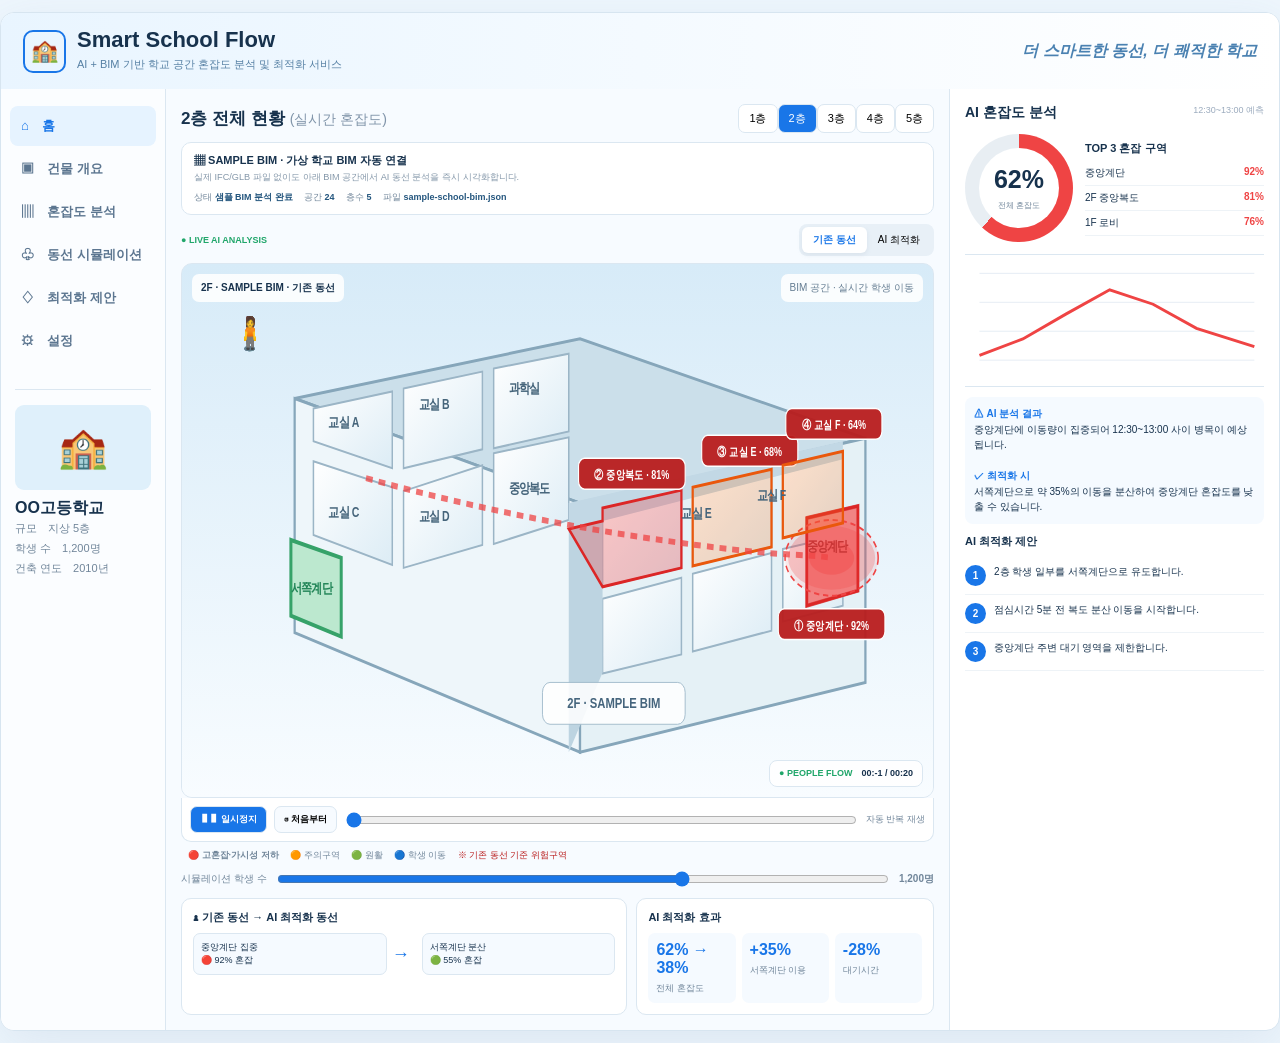
==== school-flow/index.html @ 0296d0ae "Add zone-based congestion and visibility risk heatmap" ====
<!doctype html>
<html lang="ko"><head><meta charset="utf-8"><meta name="viewport" content="width=device-width,initial-scale=1">
<title>Smart School Flow | AI + BIM</title>
<style>
*{box-sizing:border-box}body{margin:0;background:#eef6fd;font-family:Arial,"Noto Sans KR",sans-serif;color:#17324d}.app{max-width:1500px;margin:12px auto;background:#fff;border:1px solid #d7e5f0;border-radius:14px;overflow:hidden;box-shadow:0 15px 50px #6c8eaa22}.head{height:76px;padding:12px 22px;background:linear-gradient(90deg,#e9f5ff,#fff);display:flex;align-items:center;justify-content:space-between}.brand{display:flex;gap:11px;align-items:center}.ico{width:43px;height:43px;border:2px solid #1976e8;border-radius:10px;display:grid;place-items:center;font-size:22px}.head h1{font-size:22px;margin:0}.head p{font-size:11px;color:#5680a4;margin:4px 0}.slogan{color:#4a81b1;font-weight:bold;font-style:italic}.layout{display:grid;grid-template-columns:165px 1fr 330px;min-height:880px}.side{background:#fbfdff;border-right:1px solid #dbe7f1;padding:14px 9px}.nav{display:block;width:100%;border:0;background:none;text-align:left;padding:11px;border-radius:8px;color:#5c7690;font-weight:bold;margin:3px 0}.nav.active{background:#e6f3ff;color:#1976e8}.school{margin:28px 5px 0;border-top:1px solid #dbe7f1;padding-top:15px}.pic{height:85px;border-radius:9px;background:#dff0fb;display:grid;place-items:center;font-size:40px}.school b{display:block;margin-top:8px}.facts{font-size:11px;color:#71869a;line-height:1.8}.main{padding:15px;background:#f7fbff}.title{display:flex;justify-content:space-between;align-items:center;margin-bottom:9px}.title h2{font-size:17px;margin:0}.floors button{border:1px solid #dbe7f1;background:#fff;border-radius:7px;padding:6px 10px;font-size:11px}.floors .on{background:#1976e8;color:#fff}.bimbar{background:#fff;border:1px solid #dbe7f1;border-radius:10px;padding:10px 12px;margin-bottom:9px;font-size:11px}.bimbar small{display:block;color:#8497a9;margin-top:3px}.meta{font-size:9px;color:#71869a;margin-top:7px}.meta b{color:#24567e}.toolbar{display:flex;justify-content:space-between;align-items:center;margin:7px 0}.live{font-size:9px;color:#20a66a;font-weight:bold}.toggle{background:#e8f0f7;border-radius:8px;padding:3px}.toggle button{border:0;background:none;border-radius:6px;padding:6px 11px;font-size:10px}.toggle .on{background:#fff;color:#1976e8;font-weight:bold;box-shadow:0 2px 5px #7890a522}.viewer{height:535px;border:1px solid #dbe7f1;border-radius:11px;overflow:hidden;position:relative;background:linear-gradient(#d9ecfa,#f8fcff)}svg{display:block;width:100%;height:100%}.badge,.hint{position:absolute;top:10px;background:#ffffffdf;border-radius:7px;padding:7px 9px;font-size:10px;font-weight:bold}.badge{left:10px}.hint{right:10px;color:#667e93;font-weight:normal}.flow{position:absolute;right:10px;bottom:10px;background:#ffffffdf;border:1px solid #dbe7f1;border-radius:8px;padding:6px 9px;font-size:9px;font-weight:bold}.green{color:#20a66a}.controls{display:flex;align-items:center;gap:7px;background:#fff;border:1px solid #dbe7f1;border-top:0;padding:8px;border-radius:0 0 10px 10px}.controls button{border:1px solid #dbe7f1;background:#f7fbff;border-radius:7px;padding:6px 9px;font-size:9px;font-weight:bold}.controls .play{background:#1976e8;color:white}.controls input{flex:1;accent-color:#1976e8}.legend{font-size:9px;color:#71869a;padding:7px}.slider{display:flex;gap:8px;align-items:center;font-size:10px;color:#71869a}.slider input{flex:1;accent-color:#1976e8}.bottom{display:grid;grid-template-columns:1.2fr .8fr;gap:9px;margin-top:9px}.card{background:#fff;border:1px solid #dbe7f1;border-radius:10px;padding:11px}.ct{font-size:11px;font-weight:bold;margin-bottom:8px}.compare{display:grid;grid-template-columns:1fr 25px 1fr;gap:5px;align-items:center}.mini{background:#f5faff;border:1px solid #dbe7f1;border-radius:7px;padding:7px;font-size:9px}.arrow{font-size:18px;color:#1976e8}.effects{display:grid;grid-template-columns:repeat(3,1fr);gap:6px}.effect{background:#f5faff;border-radius:7px;padding:8px}.effect b{display:block;color:#1976e8;font-size:16px}.effect small{font-size:9px;color:#71869a}.right{border-left:1px solid #dbe7f1;padding:15px}.right h3{margin:0;font-size:14px}.rhead{display:flex;justify-content:space-between}.time{font-size:9px;color:#9aaabd}.gauge{display:flex;gap:12px;align-items:center;padding:12px 0;border-bottom:1px solid #dbe7f1}.circle{width:108px;height:108px;border-radius:50%;background:conic-gradient(#ef4444 0 62%,#e8eef3 62%);display:grid;place-items:center}.inner{width:80px;height:80px;border-radius:50%;background:white;display:grid;place-items:center;text-align:center}.inner b{font-size:25px}.inner small{font-size:8px;color:#71869a}.top{flex:1}.top h4{font-size:11px;margin:0 0 5px}.top div{display:flex;justify-content:space-between;font-size:10px;padding:5px 0;border-bottom:1px solid #eef3f7}.red{color:#ef4444;font-weight:bold}.chart{height:125px;border-bottom:1px solid #dbe7f1;margin-top:7px}.insight{margin-top:10px;background:#f5faff;border-radius:8px;padding:9px;font-size:10px;line-height:1.55}.insight b{color:#1976e8}.rec{display:flex;gap:8px;padding:8px 0;border-bottom:1px solid #eef3f7;font-size:10px}.num{min-width:21px;height:21px;border-radius:50%;background:#1976e8;color:#fff;display:grid;place-items:center;font-weight:bold}
.congestionZones{pointer-events:none}.zone{stroke:#dc2626;stroke-width:3}.zoneHigh{fill:#ef4444;fill-opacity:.30}.zoneMedium{fill:#f97316;fill-opacity:.22;stroke:#ea580c}.zonePulse{fill:#ef4444;fill-opacity:.10;stroke:#ef4444;stroke-width:2;stroke-dasharray:7 5;animation:zonePulse 1.4s ease-in-out infinite}.zoneLabelBg{fill:#b91c1c;fill-opacity:.94;stroke:#fff;stroke-width:1.5}.zoneLabel{fill:#fff;font-size:12px;font-weight:700}.congestionZones.aiHidden{display:none}@keyframes zonePulse{50%{fill-opacity:.24;stroke-width:4}}.person{transition:transform .08s linear;overflow:visible}.personIcon{paint-order:stroke;stroke:#ffffff;stroke-width:1.2px}.personShadow{fill:#607d8b;opacity:.2}.people2{display:none!important}.personHead{stroke:#8d6e63;stroke-width:1.2}.personBody{stroke:#ffffff;stroke-width:1}.personArms,.personLegs{fill:none;stroke-linecap:round;stroke-width:2.2}.personShadow{opacity:.22}.people2{display:none}@keyframes move{0%{transform:translate(0,0)}25%{transform:translate(90px,18px)}50%{transform:translate(180px,-5px)}75%{transform:translate(275px,12px)}100%{transform:translate(360px,0)}}@keyframes move2{0%{transform:translate(0,0)}25%{transform:translate(80px,-18px)}50%{transform:translate(160px,8px)}75%{transform:translate(245px,-8px)}100%{transform:translate(330px,0)}}.aiPath{stroke:#20a66a;stroke-width:5;stroke-dasharray:12 10;fill:none;animation:dash 1s linear infinite}@keyframes dash{to{stroke-dashoffset:-22}}.oldPath{stroke:#ef4444;stroke-width:6;stroke-dasharray:9 8;fill:none;opacity:.75}.hot{animation:pulse 1.2s ease-in-out infinite;transform-origin:center}@keyframes pulse{50%{opacity:.35;transform:scale(1.15)}}@media(max-width:1100px){.layout{grid-template-columns:150px 1fr}.right{grid-column:1/-1;border-left:0;border-top:1px solid #dbe7f1}}@media(max-width:760px){.layout{display:block}.side{display:none}.right{display:block}.bottom{grid-template-columns:1fr}.slogan{display:none}.viewer{height:430px}}
</style></head>
<body><div class="app">
<header class="head"><div class="brand"><div class="ico">🏫</div><div><h1>Smart School Flow</h1><p>AI + BIM 기반 학교 공간 혼잡도 분석 및 최적화 서비스</p></div></div><div class="slogan">더 스마트한 동선, 더 쾌적한 학교</div></header>
<div class="layout"><aside class="side">
<button class="nav active">⌂　홈</button><button class="nav">▣　건물 개요</button><button class="nav">▥　혼잡도 분석</button><button class="nav">♧　동선 시뮬레이션</button><button class="nav">♢　최적화 제안</button><button class="nav">⚙　설정</button>
<div class="school"><div class="pic">🏫</div><b>OO고등학교</b><div class="facts">규모　지상 5층<br>학생 수　1,200명<br>건축 연도　2010년</div></div></aside>
<main class="main"><div class="title"><h2><span id="floorTitle">2층</span> 전체 현황 <small style="font-weight:normal;color:#8195aa">(실시간 혼잡도)</small></h2><div class="floors"><button class="" data-floor="1">1층</button><button class="on" data-floor="2">2층</button><button class="" data-floor="3">3층</button><button class="" data-floor="4">4층</button><button class="" data-floor="5">5층</button></div></div>
<div class="bimbar"><b>▦ SAMPLE BIM · 가상 학교 BIM 자동 연결</b><small>실제 IFC/GLB 파일 없이도 아래 BIM 공간에서 AI 동선 분석을 즉시 시각화합니다.</small><div class="meta">상태 <b>샘플 BIM 분석 완료</b>　 공간 <b>24</b>　 층수 <b>5</b>　 파일 <b>sample-school-bim.json</b></div></div>
<div class="toolbar"><div class="live">● LIVE AI ANALYSIS</div><div class="toggle"><button id="old" class="on">기존 동선</button><button id="ai">AI 최적화</button></div></div>
<div class="viewer"><svg viewBox="0 0 1000 535" preserveAspectRatio="none">
<defs><linearGradient id="sky" x2="0" y2="1"><stop stop-color="#d7ebf8"/><stop offset="1" stop-color="#f8fcff"/></linearGradient><linearGradient id="room" x2="1" y2="1"><stop stop-color="#fff"/><stop offset="1" stop-color="#dcecf5"/></linearGradient></defs>
<rect width="1000" height="535" fill="url(#sky)"/>
<g transform="translate(90 70)">
<polygon points="60,65 440,5 820,105 440,170" fill="#cbdfea" stroke="#86a6ba" stroke-width="3"/>
<polygon points="60,65 440,170 440,420 60,300" fill="#eef6fa" stroke="#86a6ba" stroke-width="3"/>
<polygon points="440,170 820,105 820,350 440,420" fill="#e5f1f6" stroke="#86a6ba" stroke-width="3"/>
<g fill="url(#room)" stroke="#9bb5c6" stroke-width="2">
<polygon points="85,75 190,58 190,135 85,108"/><polygon points="205,55 310,38 310,116 205,135"/><polygon points="325,35 425,20 425,98 325,115"/>
<polygon points="85,128 190,154 190,232 85,202"/><polygon points="205,158 310,132 310,212 205,235"/><polygon points="325,120 425,104 425,187 325,211"/>
<polygon points="470,175 575,157 575,235 470,254"/><polygon points="590,154 695,136 695,214 590,233"/><polygon points="710,132 790,118 790,190 710,205"/>
<polygon points="470,266 575,245 575,322 470,341"/><polygon points="590,241 695,220 695,298 590,319"/><polygon points="710,216 790,202 790,273 710,289"/>
</g>
<polygon points="425,170 470,162 790,108 790,126 470,188 425,196" fill="#c2d8e5"/>
<polygon points="425,196 470,188 470,340 425,420" fill="#bdd4e1"/>
<polygon points="742,185 810,173 810,258 742,273" fill="#f1a0a0" stroke="#d95353" stroke-width="4"/>
<polygon points="55,207 122,225 122,304 55,283" fill="#bce8cf" stroke="#36a269" stroke-width="4"/>
<ellipse class="hot" cx="775" cy="225" rx="58" ry="32" fill="#ef4444" opacity=".25"/><ellipse class="hot" cx="775" cy="225" rx="30" ry="17" fill="#ef4444" opacity=".35"/>
<g id="congestionZones" class="congestionZones">
  <!-- 구역별 혼잡/가시성 위험 영역: 기존 동선에서만 표시 -->
  <polygon class="zone zoneHigh" points="742,185 810,173 810,258 742,273" />
  <ellipse class="zonePulse" cx="775" cy="225" rx="62" ry="38"/>
  <rect class="zoneLabelBg" x="704" y="276" width="142" height="31" rx="8"/>
  <text class="zoneLabel" x="775" y="297" text-anchor="middle">① 중앙계단 · 92%</text>

  <polygon class="zone zoneHigh" points="470,175 575,157 575,235 470,254 425,196 470,188" />
  <rect class="zoneLabelBg" x="438" y="125" width="142" height="31" rx="8"/>
  <text class="zoneLabel" x="509" y="146" text-anchor="middle">② 중앙복도 · 81%</text>

  <polygon class="zone zoneMedium" points="590,154 695,136 695,214 590,233" />
  <rect class="zoneLabelBg" x="602" y="102" width="128" height="31" rx="8"/>
  <text class="zoneLabel" x="666" y="123" text-anchor="middle">③ 교실 E · 68%</text>

  <polygon class="zone zoneMedium" points="710,132 790,118 790,190 710,205" />
  <rect class="zoneLabelBg" x="714" y="75" width="128" height="31" rx="8"/>
  <text class="zoneLabel" x="778" y="96" text-anchor="middle">④ 교실 F · 64%</text>
</g>
<g font-family="Arial,'Noto Sans KR'" font-size="14" font-weight="bold" fill="#46657b"><text x="105" y="94">교실 A</text><text x="225" y="76">교실 B</text><text x="345" y="59">과학실</text><text x="105" y="184">교실 C</text><text x="225" y="188">교실 D</text><text x="345" y="160">중앙복도</text><text x="575" y="185">교실 E</text><text x="675" y="167">교실 F</text><text x="742" y="218" fill="#c93636">중앙계단</text><text x="55" y="260" fill="#25875a">서쪽계단</text></g>
<path id="pathOld" class="oldPath" d="M155 145 C300 175 430 195 575 210 S730 220 775 225"/>
<path id="pathAi" class="aiPath" d="M155 145 C300 175 420 185 500 260 S360 285 90 255"/>
<g class="people"><circle cx="160" cy="145" r="7" fill="#1976e8"/><circle cx="180" cy="150" r="7" fill="#1976e8"/><circle cx="200" cy="155" r="7" fill="#1976e8"/><circle cx="220" cy="160" r="7" fill="#1976e8"/></g>

<rect x="390" y="350" width="190" height="42" rx="10" fill="#ffffffdd" stroke="#9db7c8"/><text x="485" y="376" text-anchor="middle" font-family="Arial,'Noto Sans KR'" font-size="15" font-weight="bold" fill="#45657d">2F · SAMPLE BIM</text>
</g></svg><div class="badge" id="badge">2F · SAMPLE BIM · 기존 동선</div><div class="hint">BIM 공간 · 실시간 학생 이동</div><div class="flow"><span class="green">● PEOPLE FLOW</span>　<span id="clock">00:00 / 00:20</span></div></div>
<div class="controls"><button class="play" id="play">❚❚ 일시정지</button><button id="reset">↺ 처음부터</button><input id="timeline" type="range" min="0" max="20" step=".1" value="0"><span id="status" style="font-size:9px;color:#71869a">자동 반복 재생</span></div>
<div class="legend">🔴 <b>고혼잡·가시성 저하</b>　 🟠 주의구역　 🟢 원활　 🔵 학생 이동　 <span style="color:#b91c1c">※ 기존 동선 기준 위험구역</span></div>
<div class="slider">시뮬레이션 학생 수 <input type="range" min="400" max="1600" value="1200" id="students"><b id="studentVal">1,200명</b></div>
<div class="bottom"><div class="card"><div class="ct">♟ 기존 동선 → AI 최적화 동선</div><div class="compare"><div class="mini">중앙계단 집중<br>🔴 92% 혼잡</div><div class="arrow">→</div><div class="mini">서쪽계단 분산<br>🟢 55% 혼잡</div></div></div><div class="card"><div class="ct">AI 최적화 효과</div><div class="effects"><div class="effect"><b>62% → 38%</b><small>전체 혼잡도</small></div><div class="effect"><b>+35%</b><small>서쪽계단 이용</small></div><div class="effect"><b>-28%</b><small>대기시간</small></div></div></div></div></main>
<aside class="right"><div class="rhead"><h3>AI 혼잡도 분석</h3><span class="time">12:30~13:00 예측</span></div>
<div class="gauge"><div class="circle"><div class="inner"><div><b id="gauge">62%</b><br><small>전체 혼잡도</small></div></div></div><div class="top"><h4>TOP 3 혼잡 구역</h4><div><span>중앙계단</span><b class="red" id="stair">92%</b></div><div><span>2F 중앙복도</span><b class="red">81%</b></div><div><span>1F 로비</span><b class="red">76%</b></div></div></div>
<div class="chart"><svg viewBox="0 0 310 125"><g stroke="#e5edf4"><path d="M15 100H300M15 70H300M15 40H300M15 10H300"/></g><polyline fill="none" stroke="#ef4444" stroke-width="3" points="15,95 60,78 105,52 150,27 195,42 240,67 300,86"/></svg></div>
<div class="insight"><b>⚠ AI 분석 결과</b><br>중앙계단에 이동량이 집중되어 12:30~13:00 사이 병목이 예상됩니다.<br><br><b>✓ 최적화 시</b><br>서쪽계단으로 약 35%의 이동을 분산하여 중앙계단 혼잡도를 낮출 수 있습니다.</div>
<div style="margin-top:10px"><div class="ct">AI 최적화 제안</div><div class="rec"><span class="num">1</span><span>2층 학생 일부를 서쪽계단으로 유도합니다.</span></div><div class="rec"><span class="num">2</span><span>점심시간 5분 전 복도 분산 이동을 시작합니다.</span></div><div class="rec"><span class="num">3</span><span>중앙계단 주변 대기 영역을 제한합니다.</span></div></div></aside></div></div>
<script>
(function(){
"use strict";
let ai=false, playing=true, t=0, last=performance.now(), currentFloor=2;
const $=id=>document.getElementById(id);
const oldBtn=$("old"), aiBtn=$("ai"), pathOld=$("pathOld"), pathAi=$("pathAi");
const floorTitle=$("floorTitle"), badge=$("badge"), gauge=$("gauge"), stair=$("stair");
const play=$("play"), reset=$("reset"), timeline=$("timeline"), clock=$("clock"), status=$("status");
const studentVal=$("studentVal"), students=$("students");

function setMode(next){
  ai=!!next;
  oldBtn.classList.toggle("on",!ai);
  aiBtn.classList.toggle("on",ai);
  badge.textContent=currentFloor+"F · SAMPLE BIM · "+(ai?"AI 최적화":"기존 동선");
  gauge.textContent=ai?"38%":"62%";
  stair.textContent=ai?"55%":"92%";
  pathOld.style.display=ai?"none":"block";
  pathAi.style.display=ai?"block":"none";
  const zones=document.getElementById("congestionZones");
  if(zones) zones.classList.toggle("aiHidden",ai);
  document.querySelectorAll(".moving").forEach(p=>p.setAttribute("fill",ai?"#20a66a":"#1976e8"));
}
oldBtn.addEventListener("click",()=>setMode(false));
aiBtn.addEventListener("click",()=>setMode(true));

document.querySelectorAll(".floors button").forEach(btn=>{
  btn.addEventListener("click",()=>{
    document.querySelectorAll(".floors button").forEach(x=>x.classList.remove("on"));
    btn.classList.add("on");
    currentFloor=Number(btn.dataset.floor);
    floorTitle.textContent=currentFloor+"층";
    setMode(ai);
    showNotice(currentFloor+"층 BIM 공간을 표시했습니다.");
  });
});

document.querySelectorAll(".nav").forEach((btn,i)=>{
  btn.addEventListener("click",()=>{
    document.querySelectorAll(".nav").forEach(x=>x.classList.remove("active"));
    btn.classList.add("active");
    const labels=["홈","건물 개요","혼잡도 분석","동선 시뮬레이션","최적화 제안","설정"];
    showNotice(labels[i]+" 메뉴가 선택되었습니다.");
    if(i===2) document.querySelector(".right").scrollIntoView({behavior:"smooth",block:"start"});
    if(i===3) document.querySelector(".viewer").scrollIntoView({behavior:"smooth",block:"center"});
    if(i===4) setMode(true);
  });
});

students.addEventListener("input",e=>{
  studentVal.textContent=Number(e.target.value).toLocaleString()+"명";
  updatePeople(Number(e.target.value));
});

play.addEventListener("click",()=>{
  playing=!playing;
  play.textContent=playing?"❚❚ 일시정지":"▶ 재생";
  status.textContent=playing?"자동 반복 재생":"일시정지";
});
reset.addEventListener("click",()=>{
  t=0; playing=true;
  play.textContent="❚❚ 일시정지"; status.textContent="처음부터 재생";
});
timeline.addEventListener("input",e=>{
  t=Number(e.target.value); playing=false;
  play.textContent="▶ 재생"; status.textContent="원하는 시간으로 이동";
});

function showNotice(msg){
  let n=$("notice");
  if(!n){
    n=document.createElement("div"); n.id="notice";
    n.style.cssText="position:fixed;right:24px;bottom:24px;background:#17324d;color:white;padding:10px 14px;border-radius:8px;font-size:11px;z-index:9999;box-shadow:0 8px 25px #0003";
    document.body.appendChild(n);
  }
  n.textContent=msg; n.style.opacity="1";
  clearTimeout(window.__noticeTimer);
  window.__noticeTimer=setTimeout(()=>n.style.opacity="0",1400);
}

const basePeople=[
 [155,145],[180,150],[205,155],[230,160],[255,165],[280,170],[305,175],[330,180],
 [355,185],[380,190],[405,195],[430,200],[455,205],[480,210],[505,212],[530,214],
 [555,216],[580,218],[605,220],[630,222]
];
let peopleLayer=document.querySelector("svg .people");
let moving=[];
function buildPeople(){
  if(!peopleLayer)return;
  peopleLayer.innerHTML="";
  moving=[];
  const count=Math.min(18,Math.max(6,Math.round(Number(students.value)/75)));
  for(let i=0;i<count;i++){
    const g=document.createElementNS("http://www.w3.org/2000/svg","g");
    g.setAttribute("class","moving person");
    const shadow=document.createElementNS("http://www.w3.org/2000/svg","ellipse");
    shadow.setAttribute("class","personShadow"); shadow.setAttribute("cx","0"); shadow.setAttribute("cy","15"); shadow.setAttribute("rx","7"); shadow.setAttribute("ry","2.5");
    const text=document.createElementNS("http://www.w3.org/2000/svg","text");
    text.setAttribute("class","personIcon");
    text.setAttribute("x","0"); text.setAttribute("y","9");
    text.setAttribute("text-anchor","middle");
    text.setAttribute("font-size","30");
    text.setAttribute("font-family","Segoe UI Emoji, Apple Color Emoji, Noto Color Emoji, sans-serif");
    text.textContent="🧍";
    g.append(shadow,text);
    peopleLayer.appendChild(g);
    moving.push(g);
  }
}
function updatePeople(){buildPeople();}
function routePoint(p, optimized){
  if(!optimized){
    const pts=[[155,145],[300,175],[430,195],[575,210],[680,220],[775,225]];
    const q=p*(pts.length-1), i=Math.min(pts.length-2,Math.floor(q)), f=q-i;
    return [pts[i][0]+(pts[i+1][0]-pts[i][0])*f,pts[i][1]+(pts[i+1][1]-pts[i][1])*f];
  }
  const pts=[[155,145],[300,175],[420,190],[500,260],[390,285],[250,275],[90,255]];
  const q=p*(pts.length-1), i=Math.min(pts.length-2,Math.floor(q)), f=q-i;
  return [pts[i][0]+(pts[i+1][0]-pts[i][0])*f,pts[i][1]+(pts[i+1][1]-pts[i][1])*f];
}
function animatePeople(){
  const phase=t/20;
  moving.forEach((g,i)=>{
    const p=(phase+i/moving.length)%1;
    const pt=routePoint(p,ai);
    const bob=Math.sin((t*6)+i)*2;
    g.setAttribute("transform","translate("+pt[0]+" "+(pt[1]+bob)+")");
    const icon=g.querySelector(".personIcon");
    icon.textContent="🧍";
    icon.setAttribute("fill",ai?"#16845a":"#1976e8");
  });
}
function loop(now){
  const dt=Math.min(.05,(now-last)/1000); last=now;
  if(playing){t+=dt;if(t>20)t=0;}
  timeline.value=t;
  clock.textContent="00:"+String(Math.floor(t)).padStart(2,"0")+" / 00:20";
  animatePeople();
  requestAnimationFrame(loop);
}
buildPeople();
setMode(false);
requestAnimationFrame(loop);
})();
</script></body></html>
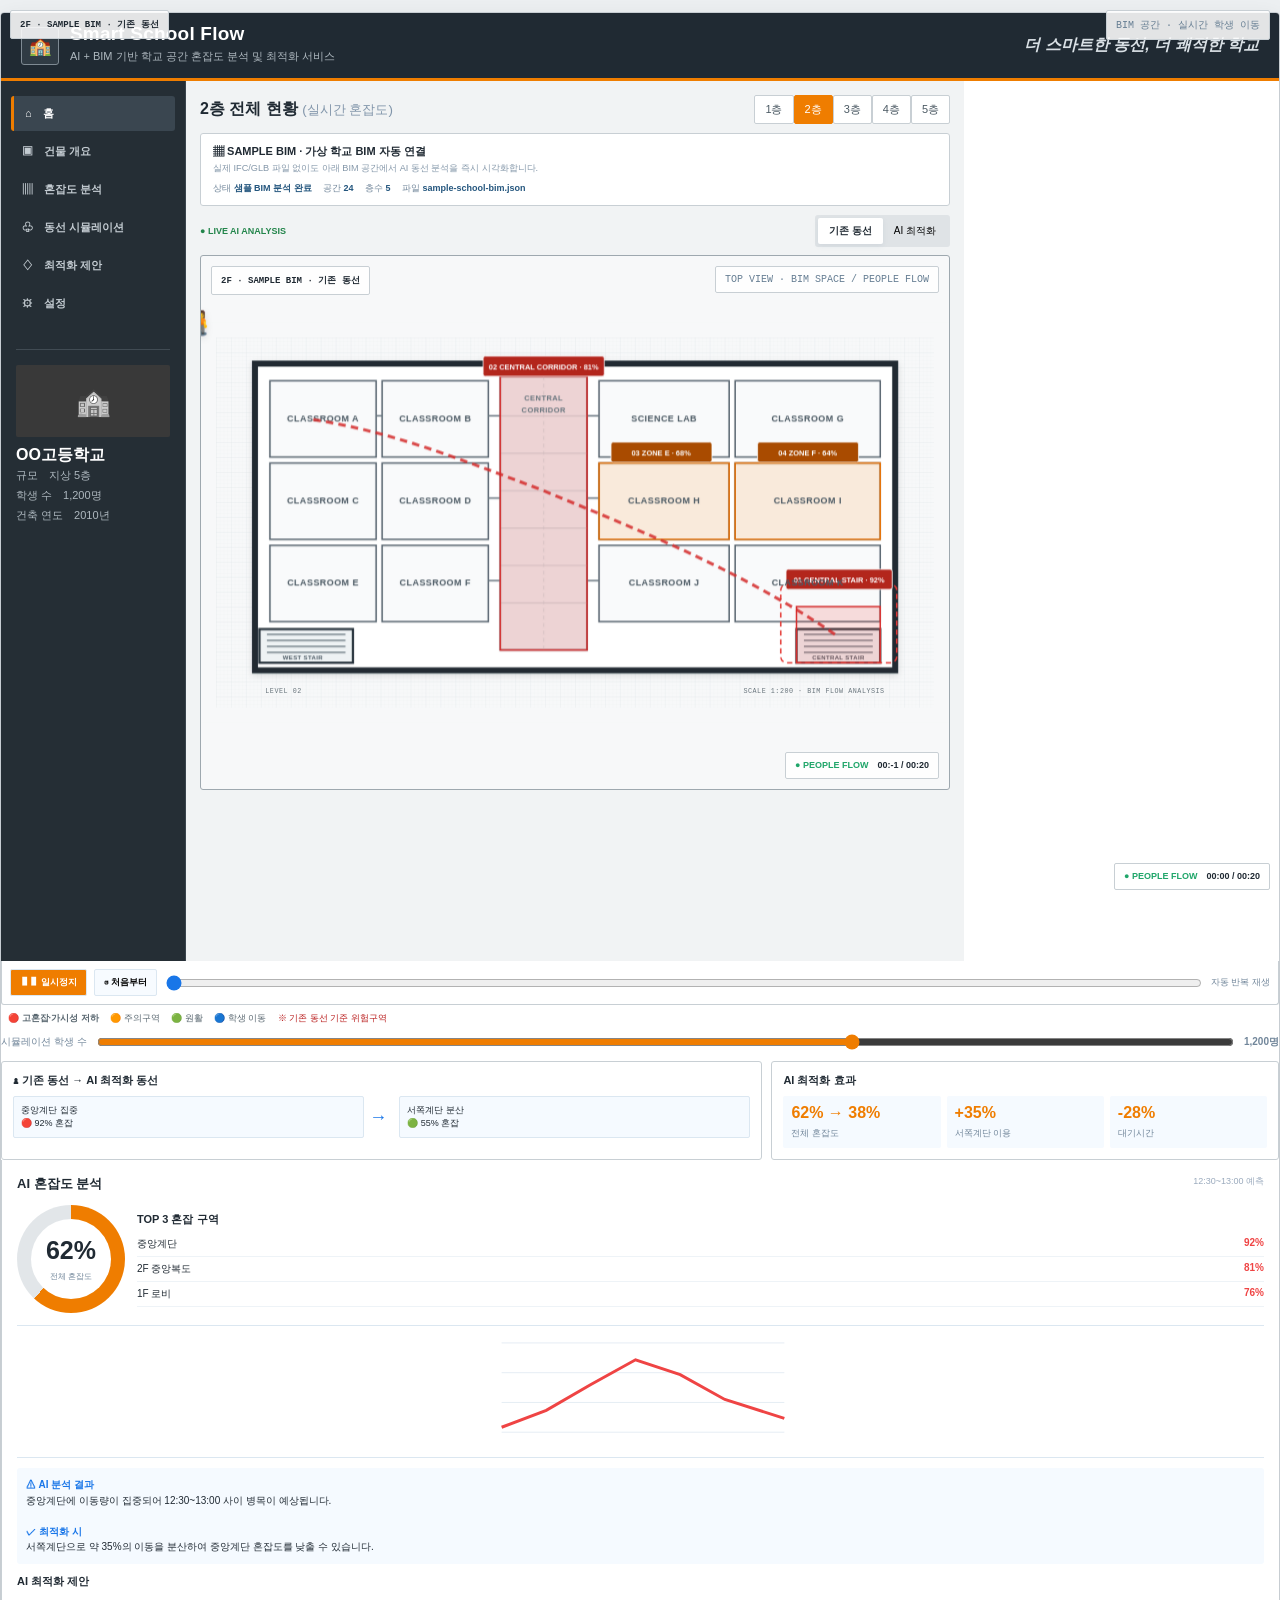
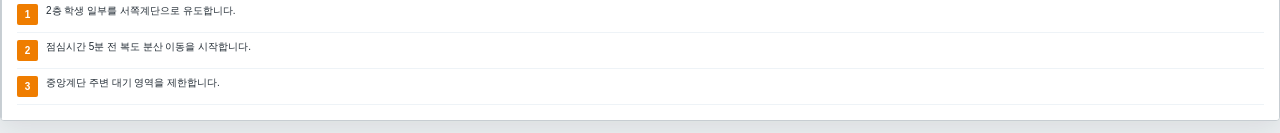
==== commit a381f44b: "Redesign BIM view as professional top-down CAD plan" ====
--- a/school-flow/index.html
+++ b/school-flow/index.html
@@ -4,6 +4,32 @@
 <style>
 *{box-sizing:border-box}body{margin:0;background:#eef6fd;font-family:Arial,"Noto Sans KR",sans-serif;color:#17324d}.app{max-width:1500px;margin:12px auto;background:#fff;border:1px solid #d7e5f0;border-radius:14px;overflow:hidden;box-shadow:0 15px 50px #6c8eaa22}.head{height:76px;padding:12px 22px;background:linear-gradient(90deg,#e9f5ff,#fff);display:flex;align-items:center;justify-content:space-between}.brand{display:flex;gap:11px;align-items:center}.ico{width:43px;height:43px;border:2px solid #1976e8;border-radius:10px;display:grid;place-items:center;font-size:22px}.head h1{font-size:22px;margin:0}.head p{font-size:11px;color:#5680a4;margin:4px 0}.slogan{color:#4a81b1;font-weight:bold;font-style:italic}.layout{display:grid;grid-template-columns:165px 1fr 330px;min-height:880px}.side{background:#fbfdff;border-right:1px solid #dbe7f1;padding:14px 9px}.nav{display:block;width:100%;border:0;background:none;text-align:left;padding:11px;border-radius:8px;color:#5c7690;font-weight:bold;margin:3px 0}.nav.active{background:#e6f3ff;color:#1976e8}.school{margin:28px 5px 0;border-top:1px solid #dbe7f1;padding-top:15px}.pic{height:85px;border-radius:9px;background:#dff0fb;display:grid;place-items:center;font-size:40px}.school b{display:block;margin-top:8px}.facts{font-size:11px;color:#71869a;line-height:1.8}.main{padding:15px;background:#f7fbff}.title{display:flex;justify-content:space-between;align-items:center;margin-bottom:9px}.title h2{font-size:17px;margin:0}.floors button{border:1px solid #dbe7f1;background:#fff;border-radius:7px;padding:6px 10px;font-size:11px}.floors .on{background:#1976e8;color:#fff}.bimbar{background:#fff;border:1px solid #dbe7f1;border-radius:10px;padding:10px 12px;margin-bottom:9px;font-size:11px}.bimbar small{display:block;color:#8497a9;margin-top:3px}.meta{font-size:9px;color:#71869a;margin-top:7px}.meta b{color:#24567e}.toolbar{display:flex;justify-content:space-between;align-items:center;margin:7px 0}.live{font-size:9px;color:#20a66a;font-weight:bold}.toggle{background:#e8f0f7;border-radius:8px;padding:3px}.toggle button{border:0;background:none;border-radius:6px;padding:6px 11px;font-size:10px}.toggle .on{background:#fff;color:#1976e8;font-weight:bold;box-shadow:0 2px 5px #7890a522}.viewer{height:535px;border:1px solid #dbe7f1;border-radius:11px;overflow:hidden;position:relative;background:linear-gradient(#d9ecfa,#f8fcff)}svg{display:block;width:100%;height:100%}.badge,.hint{position:absolute;top:10px;background:#ffffffdf;border-radius:7px;padding:7px 9px;font-size:10px;font-weight:bold}.badge{left:10px}.hint{right:10px;color:#667e93;font-weight:normal}.flow{position:absolute;right:10px;bottom:10px;background:#ffffffdf;border:1px solid #dbe7f1;border-radius:8px;padding:6px 9px;font-size:9px;font-weight:bold}.green{color:#20a66a}.controls{display:flex;align-items:center;gap:7px;background:#fff;border:1px solid #dbe7f1;border-top:0;padding:8px;border-radius:0 0 10px 10px}.controls button{border:1px solid #dbe7f1;background:#f7fbff;border-radius:7px;padding:6px 9px;font-size:9px;font-weight:bold}.controls .play{background:#1976e8;color:white}.controls input{flex:1;accent-color:#1976e8}.legend{font-size:9px;color:#71869a;padding:7px}.slider{display:flex;gap:8px;align-items:center;font-size:10px;color:#71869a}.slider input{flex:1;accent-color:#1976e8}.bottom{display:grid;grid-template-columns:1.2fr .8fr;gap:9px;margin-top:9px}.card{background:#fff;border:1px solid #dbe7f1;border-radius:10px;padding:11px}.ct{font-size:11px;font-weight:bold;margin-bottom:8px}.compare{display:grid;grid-template-columns:1fr 25px 1fr;gap:5px;align-items:center}.mini{background:#f5faff;border:1px solid #dbe7f1;border-radius:7px;padding:7px;font-size:9px}.arrow{font-size:18px;color:#1976e8}.effects{display:grid;grid-template-columns:repeat(3,1fr);gap:6px}.effect{background:#f5faff;border-radius:7px;padding:8px}.effect b{display:block;color:#1976e8;font-size:16px}.effect small{font-size:9px;color:#71869a}.right{border-left:1px solid #dbe7f1;padding:15px}.right h3{margin:0;font-size:14px}.rhead{display:flex;justify-content:space-between}.time{font-size:9px;color:#9aaabd}.gauge{display:flex;gap:12px;align-items:center;padding:12px 0;border-bottom:1px solid #dbe7f1}.circle{width:108px;height:108px;border-radius:50%;background:conic-gradient(#ef4444 0 62%,#e8eef3 62%);display:grid;place-items:center}.inner{width:80px;height:80px;border-radius:50%;background:white;display:grid;place-items:center;text-align:center}.inner b{font-size:25px}.inner small{font-size:8px;color:#71869a}.top{flex:1}.top h4{font-size:11px;margin:0 0 5px}.top div{display:flex;justify-content:space-between;font-size:10px;padding:5px 0;border-bottom:1px solid #eef3f7}.red{color:#ef4444;font-weight:bold}.chart{height:125px;border-bottom:1px solid #dbe7f1;margin-top:7px}.insight{margin-top:10px;background:#f5faff;border-radius:8px;padding:9px;font-size:10px;line-height:1.55}.insight b{color:#1976e8}.rec{display:flex;gap:8px;padding:8px 0;border-bottom:1px solid #eef3f7;font-size:10px}.num{min-width:21px;height:21px;border-radius:50%;background:#1976e8;color:#fff;display:grid;place-items:center;font-weight:bold}
 .congestionZones{pointer-events:none}.zone{stroke:#dc2626;stroke-width:3}.zoneHigh{fill:#ef4444;fill-opacity:.30}.zoneMedium{fill:#f97316;fill-opacity:.22;stroke:#ea580c}.zonePulse{fill:#ef4444;fill-opacity:.10;stroke:#ef4444;stroke-width:2;stroke-dasharray:7 5;animation:zonePulse 1.4s ease-in-out infinite}.zoneLabelBg{fill:#b91c1c;fill-opacity:.94;stroke:#fff;stroke-width:1.5}.zoneLabel{fill:#fff;font-size:12px;font-weight:700}.congestionZones.aiHidden{display:none}@keyframes zonePulse{50%{fill-opacity:.24;stroke-width:4}}.person{transition:transform .08s linear;overflow:visible}.personIcon{paint-order:stroke;stroke:#ffffff;stroke-width:1.2px}.personShadow{fill:#607d8b;opacity:.2}.people2{display:none!important}.personHead{stroke:#8d6e63;stroke-width:1.2}.personBody{stroke:#ffffff;stroke-width:1}.personArms,.personLegs{fill:none;stroke-linecap:round;stroke-width:2.2}.personShadow{opacity:.22}.people2{display:none}@keyframes move{0%{transform:translate(0,0)}25%{transform:translate(90px,18px)}50%{transform:translate(180px,-5px)}75%{transform:translate(275px,12px)}100%{transform:translate(360px,0)}}@keyframes move2{0%{transform:translate(0,0)}25%{transform:translate(80px,-18px)}50%{transform:translate(160px,8px)}75%{transform:translate(245px,-8px)}100%{transform:translate(330px,0)}}.aiPath{stroke:#20a66a;stroke-width:5;stroke-dasharray:12 10;fill:none;animation:dash 1s linear infinite}@keyframes dash{to{stroke-dashoffset:-22}}.oldPath{stroke:#ef4444;stroke-width:6;stroke-dasharray:9 8;fill:none;opacity:.75}.hot{animation:pulse 1.2s ease-in-out infinite;transform-origin:center}@keyframes pulse{50%{opacity:.35;transform:scale(1.15)}}@media(max-width:1100px){.layout{grid-template-columns:150px 1fr}.right{grid-column:1/-1;border-left:0;border-top:1px solid #dbe7f1}}@media(max-width:760px){.layout{display:block}.side{display:none}.right{display:block}.bottom{grid-template-columns:1fr}.slogan{display:none}.viewer{height:430px}}
+/* Professional BIM/CAD visual system */
+body{background:#edf0f2;color:#202a33}
+.app{max-width:1500px;border:1px solid #c7cdd2;border-radius:4px;box-shadow:0 8px 28px #17212b18}
+.head{height:68px;padding:10px 20px;background:#202a33;color:#fff;border-bottom:3px solid #ef7d00}
+.brand .ico{width:38px;height:38px;border:1px solid #7f8a93;border-radius:3px;background:#303b44;color:#fff;font-size:18px}
+.head h1{font-size:19px;letter-spacing:.2px}.head p{color:#aeb8bf}.slogan{color:#d9e0e5}
+.layout{grid-template-columns:185px 1fr 315px}
+.side{background:#252e35;border-right:1px solid #3b454d;padding:12px 10px}
+.nav{color:#c3cbd1;border-radius:3px;font-size:11px;padding:10px 11px}
+.nav:hover{background:#303b44;color:#fff}.nav.active{background:#3a4650;color:#fff;border-left:3px solid #ef7d00}
+.school{border-top:1px solid #414b53}.pic{height:72px;border-radius:2px;background:#303b44;font-size:28px;filter:grayscale(1)}
+.school b{color:#fff}.facts{color:#aeb8bf}
+.main{padding:14px;background:#f1f3f4}
+.title h2{font-size:16px;color:#202a33}.floors button{border-color:#c8cfd4;border-radius:2px;color:#4b5963}.floors .on{background:#ef7d00;border-color:#ef7d00}
+.bimbar,.card,.bimbar,.controls,.right{border-color:#c8cfd4}
+.bimbar{border-radius:3px;box-shadow:none}.toolbar{margin:8px 0}.live{color:#23854b}
+.toggle{border-radius:3px;background:#dfe3e6}.toggle button{border-radius:2px}.toggle .on{color:#202a33}
+.viewer{height:535px;border-radius:3px;border:1px solid #9ea8af;background:#f7f8f9}
+.controls{border-radius:0 0 3px 3px}.controls button{border-radius:2px}.controls .play{background:#ef7d00}
+.badge,.hint,.flow{border-radius:2px;border:1px solid #c8cfd4}.badge{font-family:monospace;font-size:9px}.hint{font-family:monospace}
+.right{background:#fff}.right h3{font-size:13px}.circle{background:conic-gradient(#ef7d00 0 62%,#e2e6e9 62%);border-radius:50%}
+.insight{border-radius:3px}.rec{padding:7px 0}.num{border-radius:2px;background:#ef7d00}
+.bottom .card{border-radius:3px}.mini,.effect{border-radius:2px}.effect b{color:#ef7d00}
+.slider input{accent-color:#ef7d00}
+.legend{font-size:9px;color:#596770}
+.congestionZones{pointer-events:none}.zone{stroke:#d52b2b;stroke-width:2}.zoneHigh{fill:#e53935;fill-opacity:.16}.zoneMedium{fill:#f57c00;fill-opacity:.13;stroke:#e36d00}.zonePulse{fill:none;stroke:#e53935;stroke-width:2;stroke-dasharray:7 5;animation:zonePulse 1.4s ease-in-out infinite}.zoneTag rect{fill:#b3261e;stroke:#fff;stroke-width:1}.zoneTag text{fill:#fff;font-family:Arial,sans-serif;font-size:10px;font-weight:700}.zoneTag.orange rect{fill:#a94b00}.roomText text{fill:#4d5b65;font-family:Arial,sans-serif;font-size:12px;font-weight:600;letter-spacing:.6px}.roomText .corridorText{fill:#68757e;font-size:10px}.planLabel{font-family:Arial,sans-serif;font-size:8px;font-weight:700;letter-spacing:.5px}.stairText{fill:#4b5963}.cadNote{fill:#69757d;font-family:monospace;font-size:9px;letter-spacing:.7px}.oldPath{stroke:#d52b2b;stroke-width:4;stroke-dasharray:10 7;fill:none;opacity:.85}.aiPath{stroke:#198754;stroke-width:4;stroke-dasharray:10 7;fill:none}.people .personIcon{font-size:28px}.person{transition:transform .08s linear}
 </style></head>
 <body><div class="app">
 <header class="head"><div class="brand"><div class="ico">🏫</div><div><h1>Smart School Flow</h1><p>AI + BIM 기반 학교 공간 혼잡도 분석 및 최적화 서비스</p></div></div><div class="slogan">더 스마트한 동선, 더 쾌적한 학교</div></header>
@@ -13,50 +39,128 @@
 <main class="main"><div class="title"><h2><span id="floorTitle">2층</span> 전체 현황 <small style="font-weight:normal;color:#8195aa">(실시간 혼잡도)</small></h2><div class="floors"><button class="" data-floor="1">1층</button><button class="on" data-floor="2">2층</button><button class="" data-floor="3">3층</button><button class="" data-floor="4">4층</button><button class="" data-floor="5">5층</button></div></div>
 <div class="bimbar"><b>▦ SAMPLE BIM · 가상 학교 BIM 자동 연결</b><small>실제 IFC/GLB 파일 없이도 아래 BIM 공간에서 AI 동선 분석을 즉시 시각화합니다.</small><div class="meta">상태 <b>샘플 BIM 분석 완료</b>　 공간 <b>24</b>　 층수 <b>5</b>　 파일 <b>sample-school-bim.json</b></div></div>
 <div class="toolbar"><div class="live">● LIVE AI ANALYSIS</div><div class="toggle"><button id="old" class="on">기존 동선</button><button id="ai">AI 최적화</button></div></div>
-<div class="viewer"><svg viewBox="0 0 1000 535" preserveAspectRatio="none">
-<defs><linearGradient id="sky" x2="0" y2="1"><stop stop-color="#d7ebf8"/><stop offset="1" stop-color="#f8fcff"/></linearGradient><linearGradient id="room" x2="1" y2="1"><stop stop-color="#fff"/><stop offset="1" stop-color="#dcecf5"/></linearGradient></defs>
-<rect width="1000" height="535" fill="url(#sky)"/>
-<g transform="translate(90 70)">
-<polygon points="60,65 440,5 820,105 440,170" fill="#cbdfea" stroke="#86a6ba" stroke-width="3"/>
-<polygon points="60,65 440,170 440,420 60,300" fill="#eef6fa" stroke="#86a6ba" stroke-width="3"/>
-<polygon points="440,170 820,105 820,350 440,420" fill="#e5f1f6" stroke="#86a6ba" stroke-width="3"/>
-<g fill="url(#room)" stroke="#9bb5c6" stroke-width="2">
-<polygon points="85,75 190,58 190,135 85,108"/><polygon points="205,55 310,38 310,116 205,135"/><polygon points="325,35 425,20 425,98 325,115"/>
-<polygon points="85,128 190,154 190,232 85,202"/><polygon points="205,158 310,132 310,212 205,235"/><polygon points="325,120 425,104 425,187 325,211"/>
-<polygon points="470,175 575,157 575,235 470,254"/><polygon points="590,154 695,136 695,214 590,233"/><polygon points="710,132 790,118 790,190 710,205"/>
-<polygon points="470,266 575,245 575,322 470,341"/><polygon points="590,241 695,220 695,298 590,319"/><polygon points="710,216 790,202 790,273 710,289"/>
+<div class="viewer"><svg viewBox="0 0 1000 535" preserveAspectRatio="xMidYMid meet" aria-label="2층 BIM 평면도">
+<defs>
+  <pattern id="grid" width="20" height="20" patternUnits="userSpaceOnUse"><path d="M20 0H0V20" fill="none" stroke="#d9e0e5" stroke-width=".7"/></pattern>
+  <pattern id="minorGrid" width="5" height="5" patternUnits="userSpaceOnUse"><path d="M5 0H0V5" fill="none" stroke="#edf1f3" stroke-width=".5"/></pattern>
+  <filter id="shadow"><feDropShadow dx="0" dy="3" stdDeviation="5" flood-opacity=".12"/></filter>
+</defs>
+
+<rect width="1000" height="535" fill="#f7f8f9"/>
+<rect x="20" y="20" width="960" height="495" rx="2" fill="url(#minorGrid)"/>
+<rect x="20" y="20" width="960" height="495" fill="url(#grid)" opacity=".75"/>
+
+<!-- BIM/CAD 도면 프레임 -->
+<g id="plan" filter="url(#shadow)">
+  <rect x="72" y="55" width="856" height="410" fill="#fff" stroke="#3f4b55" stroke-width="3"/>
+  <!-- 외곽 벽 -->
+  <path d="M72 55H928V465H72Z" fill="none" stroke="#202a33" stroke-width="8"/>
+
+  <!-- 좌측 교실군 -->
+  <g class="space">
+    <rect x="92" y="78" width="142" height="102" fill="#f9fafb" stroke="#56636e" stroke-width="2"/>
+    <rect x="242" y="78" width="142" height="102" fill="#f9fafb" stroke="#56636e" stroke-width="2"/>
+    <rect x="92" y="188" width="142" height="102" fill="#f9fafb" stroke="#56636e" stroke-width="2"/>
+    <rect x="242" y="188" width="142" height="102" fill="#f9fafb" stroke="#56636e" stroke-width="2"/>
+    <rect x="92" y="298" width="142" height="102" fill="#f9fafb" stroke="#56636e" stroke-width="2"/>
+    <rect x="242" y="298" width="142" height="102" fill="#f9fafb" stroke="#56636e" stroke-width="2"/>
+  </g>
+
+  <!-- 중앙 복도 / 코어 -->
+  <rect x="400" y="72" width="116" height="366" fill="#eef1f3" stroke="#3f4b55" stroke-width="2"/>
+  <path d="M400 125H516M400 175H516M400 225H516M400 275H516M400 325H516M400 375H516" stroke="#c5ccd1" stroke-width="1"/>
+  <path d="M458 72V438" stroke="#d1d7dc" stroke-width="1" stroke-dasharray="5 5"/>
+
+  <!-- 우측 교실군 -->
+  <g class="space">
+    <rect x="532" y="78" width="174" height="102" fill="#f9fafb" stroke="#56636e" stroke-width="2"/>
+    <rect x="714" y="78" width="194" height="102" fill="#f9fafb" stroke="#56636e" stroke-width="2"/>
+    <rect x="532" y="188" width="174" height="102" fill="#f9fafb" stroke="#56636e" stroke-width="2"/>
+    <rect x="714" y="188" width="194" height="102" fill="#f9fafb" stroke="#56636e" stroke-width="2"/>
+    <rect x="532" y="298" width="174" height="102" fill="#f9fafb" stroke="#56636e" stroke-width="2"/>
+    <rect x="714" y="298" width="194" height="102" fill="#f9fafb" stroke="#56636e" stroke-width="2"/>
+  </g>
+
+  <!-- 문 / 연결부 -->
+  <g stroke="#687680" stroke-width="2">
+    <path d="M234 125H242M384 125H400M384 235H400M384 345H400"/>
+    <path d="M516 125H532M516 235H532M516 345H532"/>
+  </g>
+
+  <!-- 서쪽계단 -->
+  <g id="westStair">
+    <rect x="78" y="410" width="125" height="45" fill="#eef2f4" stroke="#27323b" stroke-width="3"/>
+    <path d="M88 417H193M88 425H193M88 433H193M88 441H193" stroke="#7a8790" stroke-width="2"/>
+    <text x="136" y="451" text-anchor="middle" class="planLabel stairText">WEST STAIR</text>
+  </g>
+
+  <!-- 중앙계단 -->
+  <g id="centralStair">
+    <rect x="796" y="410" width="112" height="45" fill="#eef2f4" stroke="#27323b" stroke-width="3"/>
+    <path d="M806 417H898M806 425H898M806 433H898M806 441H898" stroke="#7a8790" stroke-width="2"/>
+    <text x="852" y="451" text-anchor="middle" class="planLabel stairText">CENTRAL STAIR</text>
+  </g>
+
+  <!-- 혼잡도 오버레이 -->
+  <g id="congestionZones" class="congestionZones">
+    <rect class="zone zoneHigh" x="796" y="380" width="112" height="75"/>
+    <rect class="zonePulse" x="775" y="350" width="155" height="105" rx="8"/>
+    <g class="zoneTag">
+      <rect x="782" y="330" width="142" height="27" rx="3"/>
+      <text x="853" y="348" text-anchor="middle">01 CENTRAL STAIR · 92%</text>
+    </g>
+
+    <rect class="zone zoneHigh" x="400" y="72" width="116" height="366"/>
+    <g class="zoneTag">
+      <rect x="377" y="45" width="162" height="27" rx="3"/>
+      <text x="458" y="63" text-anchor="middle">02 CENTRAL CORRIDOR · 81%</text>
+    </g>
+
+    <rect class="zone zoneMedium" x="532" y="188" width="174" height="102"/>
+    <g class="zoneTag orange">
+      <rect x="548" y="160" width="135" height="27" rx="3"/>
+      <text x="615" y="178" text-anchor="middle">03 ZONE E · 68%</text>
+    </g>
+
+    <rect class="zone zoneMedium" x="714" y="188" width="194" height="102"/>
+    <g class="zoneTag orange">
+      <rect x="744" y="160" width="135" height="27" rx="3"/>
+      <text x="811" y="178" text-anchor="middle">04 ZONE F · 64%</text>
+    </g>
+  </g>
+
+  <!-- 실/공간 명칭 -->
+  <g class="roomText">
+    <text x="163" y="132" text-anchor="middle">CLASSROOM A</text>
+    <text x="313" y="132" text-anchor="middle">CLASSROOM B</text>
+    <text x="163" y="242" text-anchor="middle">CLASSROOM C</text>
+    <text x="313" y="242" text-anchor="middle">CLASSROOM D</text>
+    <text x="163" y="352" text-anchor="middle">CLASSROOM E</text>
+    <text x="313" y="352" text-anchor="middle">CLASSROOM F</text>
+    <text x="458" y="105" text-anchor="middle" class="corridorText">CENTRAL</text>
+    <text x="458" y="121" text-anchor="middle" class="corridorText">CORRIDOR</text>
+    <text x="619" y="132" text-anchor="middle">SCIENCE LAB</text>
+    <text x="811" y="132" text-anchor="middle">CLASSROOM G</text>
+    <text x="619" y="242" text-anchor="middle">CLASSROOM H</text>
+    <text x="811" y="242" text-anchor="middle">CLASSROOM I</text>
+    <text x="619" y="352" text-anchor="middle">CLASSROOM J</text>
+    <text x="811" y="352" text-anchor="middle">CLASSROOM K</text>
+  </g>
+
+  <!-- 동선 -->
+  <path id="pathOld" class="oldPath" d="M150 130 C250 145 340 180 458 225 C590 280 720 330 852 420"/>
+  <path id="pathAi" class="aiPath" d="M150 130 C260 150 350 180 458 225 C390 300 280 360 140 420"/>
+
+  <!-- 사람 -->
+  <g class="people"></g>
 </g>
-<polygon points="425,170 470,162 790,108 790,126 470,188 425,196" fill="#c2d8e5"/>
-<polygon points="425,196 470,188 470,340 425,420" fill="#bdd4e1"/>
-<polygon points="742,185 810,173 810,258 742,273" fill="#f1a0a0" stroke="#d95353" stroke-width="4"/>
-<polygon points="55,207 122,225 122,304 55,283" fill="#bce8cf" stroke="#36a269" stroke-width="4"/>
-<ellipse class="hot" cx="775" cy="225" rx="58" ry="32" fill="#ef4444" opacity=".25"/><ellipse class="hot" cx="775" cy="225" rx="30" ry="17" fill="#ef4444" opacity=".35"/>
-<g id="congestionZones" class="congestionZones">
-  <!-- 구역별 혼잡/가시성 위험 영역: 기존 동선에서만 표시 -->
-  <polygon class="zone zoneHigh" points="742,185 810,173 810,258 742,273" />
-  <ellipse class="zonePulse" cx="775" cy="225" rx="62" ry="38"/>
-  <rect class="zoneLabelBg" x="704" y="276" width="142" height="31" rx="8"/>
-  <text class="zoneLabel" x="775" y="297" text-anchor="middle">① 중앙계단 · 92%</text>
-
-  <polygon class="zone zoneHigh" points="470,175 575,157 575,235 470,254 425,196 470,188" />
-  <rect class="zoneLabelBg" x="438" y="125" width="142" height="31" rx="8"/>
-  <text class="zoneLabel" x="509" y="146" text-anchor="middle">② 중앙복도 · 81%</text>
-
-  <polygon class="zone zoneMedium" points="590,154 695,136 695,214 590,233" />
-  <rect class="zoneLabelBg" x="602" y="102" width="128" height="31" rx="8"/>
-  <text class="zoneLabel" x="666" y="123" text-anchor="middle">③ 교실 E · 68%</text>
-
-  <polygon class="zone zoneMedium" points="710,132 790,118 790,190 710,205" />
-  <rect class="zoneLabelBg" x="714" y="75" width="128" height="31" rx="8"/>
-  <text class="zoneLabel" x="778" y="96" text-anchor="middle">④ 교실 F · 64%</text>
+
+<!-- 도면 주석 -->
+<g class="cadNote">
+  <text x="86" y="495">LEVEL 02</text>
+  <text x="914" y="495" text-anchor="end">SCALE 1:200 · BIM FLOW ANALYSIS</text>
 </g>
-<g font-family="Arial,'Noto Sans KR'" font-size="14" font-weight="bold" fill="#46657b"><text x="105" y="94">교실 A</text><text x="225" y="76">교실 B</text><text x="345" y="59">과학실</text><text x="105" y="184">교실 C</text><text x="225" y="188">교실 D</text><text x="345" y="160">중앙복도</text><text x="575" y="185">교실 E</text><text x="675" y="167">교실 F</text><text x="742" y="218" fill="#c93636">중앙계단</text><text x="55" y="260" fill="#25875a">서쪽계단</text></g>
-<path id="pathOld" class="oldPath" d="M155 145 C300 175 430 195 575 210 S730 220 775 225"/>
-<path id="pathAi" class="aiPath" d="M155 145 C300 175 420 185 500 260 S360 285 90 255"/>
-<g class="people"><circle cx="160" cy="145" r="7" fill="#1976e8"/><circle cx="180" cy="150" r="7" fill="#1976e8"/><circle cx="200" cy="155" r="7" fill="#1976e8"/><circle cx="220" cy="160" r="7" fill="#1976e8"/></g>
-
-<rect x="390" y="350" width="190" height="42" rx="10" fill="#ffffffdd" stroke="#9db7c8"/><text x="485" y="376" text-anchor="middle" font-family="Arial,'Noto Sans KR'" font-size="15" font-weight="bold" fill="#45657d">2F · SAMPLE BIM</text>
-</g></svg><div class="badge" id="badge">2F · SAMPLE BIM · 기존 동선</div><div class="hint">BIM 공간 · 실시간 학생 이동</div><div class="flow"><span class="green">● PEOPLE FLOW</span>　<span id="clock">00:00 / 00:20</span></div></div>
+</svg><div class="badge" id="badge">2F · SAMPLE BIM · 기존 동선</div><div class="hint">TOP VIEW · BIM SPACE / PEOPLE FLOW</div><div class="flow"><span class="green">● PEOPLE FLOW</span>　<span id="clock">00:00 / 00:20</span></div></div><div class="badge" id="badge">2F · SAMPLE BIM · 기존 동선</div><div class="hint">BIM 공간 · 실시간 학생 이동</div><div class="flow"><span class="green">● PEOPLE FLOW</span>　<span id="clock">00:00 / 00:20</span></div></div>
 <div class="controls"><button class="play" id="play">❚❚ 일시정지</button><button id="reset">↺ 처음부터</button><input id="timeline" type="range" min="0" max="20" step=".1" value="0"><span id="status" style="font-size:9px;color:#71869a">자동 반복 재생</span></div>
 <div class="legend">🔴 <b>고혼잡·가시성 저하</b>　 🟠 주의구역　 🟢 원활　 🔵 학생 이동　 <span style="color:#b91c1c">※ 기존 동선 기준 위험구역</span></div>
 <div class="slider">시뮬레이션 학생 수 <input type="range" min="400" max="1600" value="1200" id="students"><b id="studentVal">1,200명</b></div>
@@ -178,11 +282,11 @@
 function updatePeople(){buildPeople();}
 function routePoint(p, optimized){
   if(!optimized){
-    const pts=[[155,145],[300,175],[430,195],[575,210],[680,220],[775,225]];
+    const pts=[[150,130],[280,160],[458,225],[600,285],[730,340],[852,420]];
     const q=p*(pts.length-1), i=Math.min(pts.length-2,Math.floor(q)), f=q-i;
     return [pts[i][0]+(pts[i+1][0]-pts[i][0])*f,pts[i][1]+(pts[i+1][1]-pts[i][1])*f];
   }
-  const pts=[[155,145],[300,175],[420,190],[500,260],[390,285],[250,275],[90,255]];
+  const pts=[[150,130],[280,160],[458,225],[370,300],[260,355],[140,420]];
   const q=p*(pts.length-1), i=Math.min(pts.length-2,Math.floor(q)), f=q-i;
   return [pts[i][0]+(pts[i+1][0]-pts[i][0])*f,pts[i][1]+(pts[i+1][1]-pts[i][1])*f];
 }
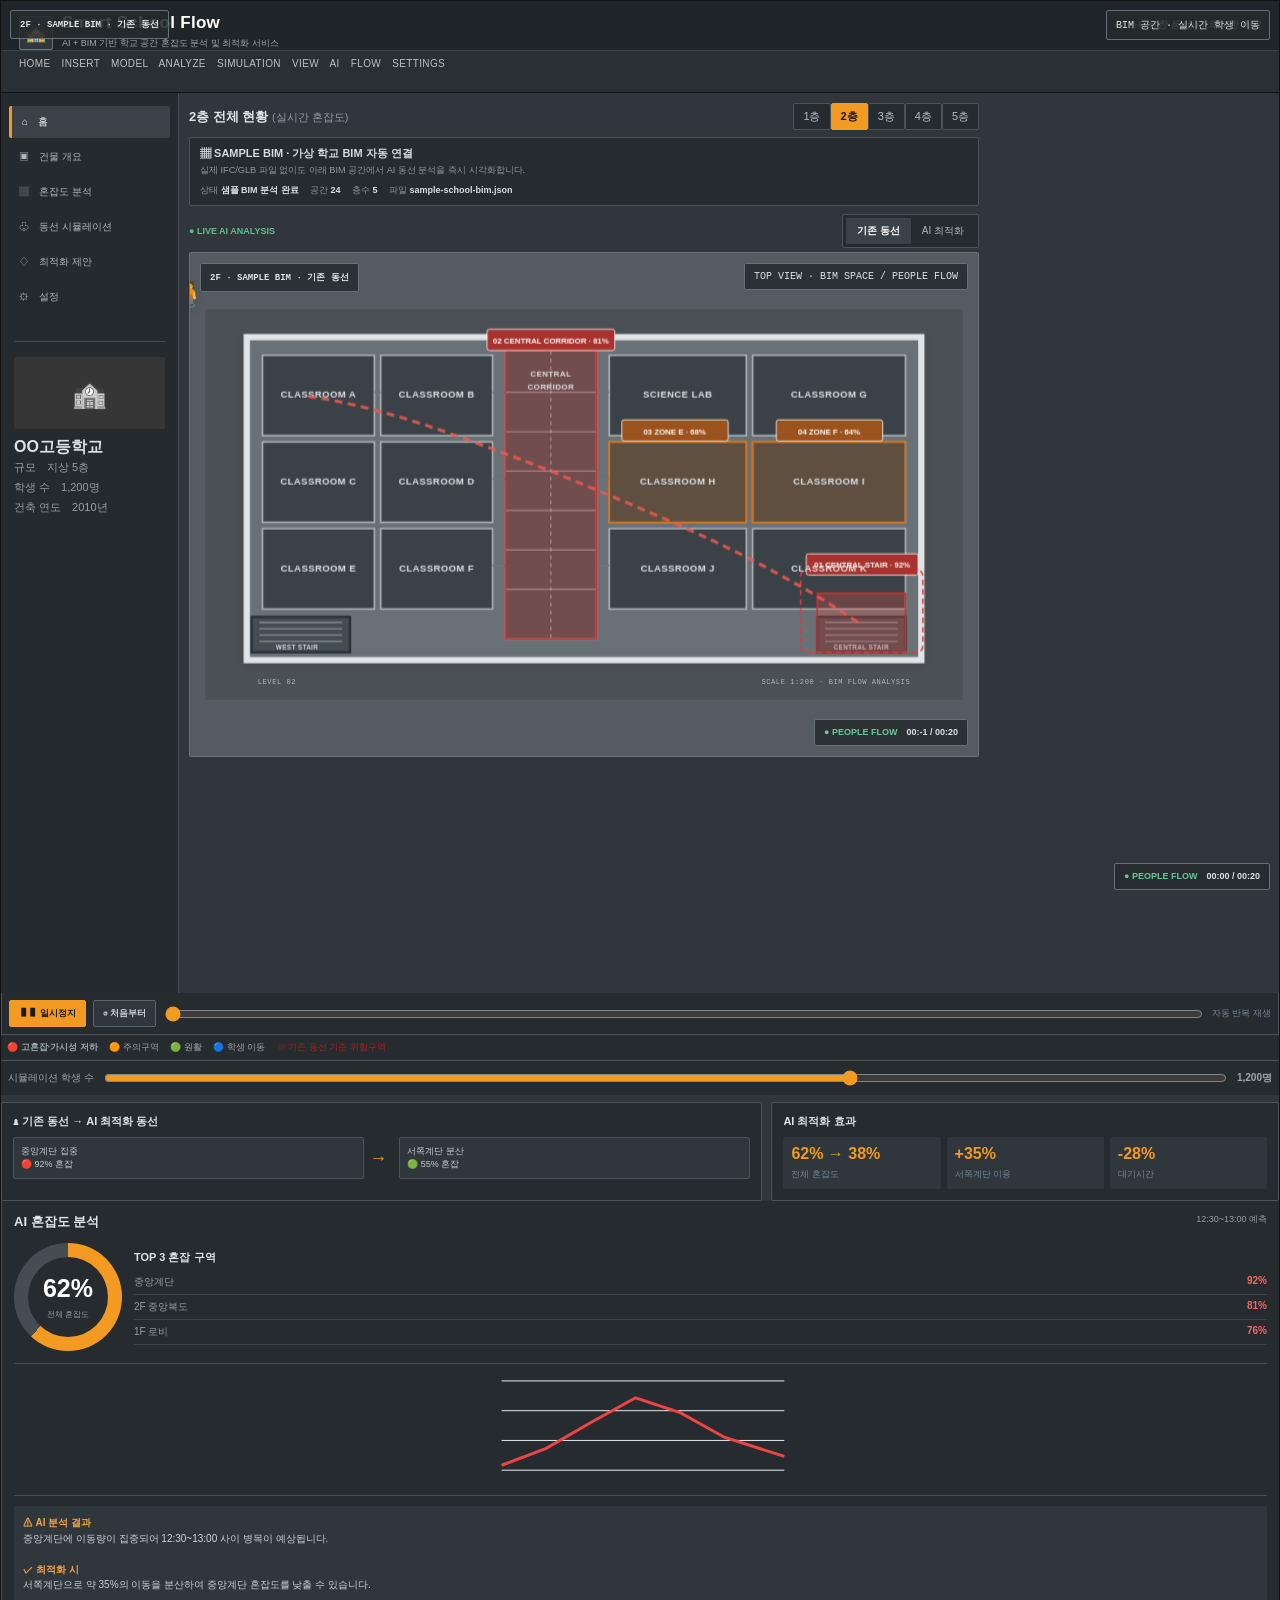
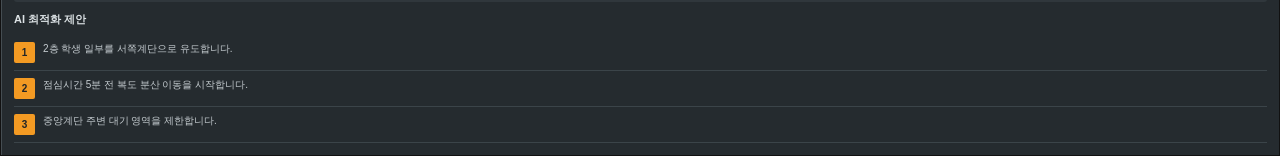
==== commit 6b909114: "Redesign dashboard with professional Navisworks-style simulation UI" ====
--- a/school-flow/index.html
+++ b/school-flow/index.html
@@ -30,6 +30,46 @@
 .slider input{accent-color:#ef7d00}
 .legend{font-size:9px;color:#596770}
 .congestionZones{pointer-events:none}.zone{stroke:#d52b2b;stroke-width:2}.zoneHigh{fill:#e53935;fill-opacity:.16}.zoneMedium{fill:#f57c00;fill-opacity:.13;stroke:#e36d00}.zonePulse{fill:none;stroke:#e53935;stroke-width:2;stroke-dasharray:7 5;animation:zonePulse 1.4s ease-in-out infinite}.zoneTag rect{fill:#b3261e;stroke:#fff;stroke-width:1}.zoneTag text{fill:#fff;font-family:Arial,sans-serif;font-size:10px;font-weight:700}.zoneTag.orange rect{fill:#a94b00}.roomText text{fill:#4d5b65;font-family:Arial,sans-serif;font-size:12px;font-weight:600;letter-spacing:.6px}.roomText .corridorText{fill:#68757e;font-size:10px}.planLabel{font-family:Arial,sans-serif;font-size:8px;font-weight:700;letter-spacing:.5px}.stairText{fill:#4b5963}.cadNote{fill:#69757d;font-family:monospace;font-size:9px;letter-spacing:.7px}.oldPath{stroke:#d52b2b;stroke-width:4;stroke-dasharray:10 7;fill:none;opacity:.85}.aiPath{stroke:#198754;stroke-width:4;stroke-dasharray:10 7;fill:none}.people .personIcon{font-size:28px}.person{transition:transform .08s linear}
+/* NAVISWORKS-INSPIRED PROFESSIONAL SIMULATION UI */
+:root{--cad-bg:#30363b;--cad-panel:#252b2f;--cad-panel2:#1f2428;--cad-line:#4c555b;--cad-text:#d9dee2;--cad-muted:#9ca6ad;--accent:#f39a23;--danger:#e44b43;--success:#55b98a}
+html,body{background:#171b1e!important;color:var(--cad-text)!important}
+body{font-family:"Segoe UI",Arial,"Noto Sans KR",sans-serif!important}
+.app{max-width:1600px;margin:0 auto!important;border:1px solid #111!important;border-radius:0!important;box-shadow:0 14px 50px #0009!important;background:var(--cad-bg)!important}
+.head{height:92px!important;padding:0 18px!important;display:flex!important;align-items:flex-start!important;position:relative!important;background:#202529!important;border-bottom:1px solid #101315!important}
+.head:after{content:"HOME    INSERT    MODEL    ANALYZE    SIMULATION    VIEW    AI FLOW    SETTINGS";position:absolute;left:0;right:0;bottom:0;height:27px;padding:7px 18px;background:#292f33;color:#b9c1c6;font:10px "Segoe UI",Arial;letter-spacing:.35px;border-top:1px solid #3b4348;word-spacing:8px}
+.head .brand{height:64px;gap:9px}.brand .ico{width:34px;height:34px;border:1px solid #69747b!important;border-radius:2px!important;background:#30383d!important;font-size:16px!important}.head h1{font-size:17px!important;letter-spacing:.3px}.head p{font-size:9px!important;color:#9da8ae!important}.slogan{font-size:10px!important;color:#aeb7bc!important;margin-top:17px}
+.layout{grid-template-columns:178px 1fr 290px!important;min-height:900px!important}
+.side{background:#242a2e!important;border-right:1px solid #454d52!important;padding:10px 8px!important}
+.nav{color:#aeb7bd!important;border-radius:2px!important;padding:9px 10px!important;font-size:10px!important;font-weight:500!important}.nav:hover{background:#32393e!important;color:#fff!important}.nav.active{background:#3a4247!important;color:#fff!important;border-left:3px solid var(--accent)!important}
+.school{border-top:1px solid #454d52!important}.pic{background:#30373c!important;color:#c5cdd2!important}.school b{color:#dce1e4!important}.facts{color:#929da4!important}
+.main{padding:10px!important;background:#30363b!important}
+.title{margin-bottom:7px!important}.title h2{font-size:13px!important;color:#e1e5e8!important}.title h2 small{color:#8f9aa1!important}.floors button{background:#252b2f!important;border-color:#4b545a!important;color:#b8c0c5!important;border-radius:2px!important;padding:5px 9px!important}.floors .on{background:var(--accent)!important;border-color:var(--accent)!important;color:#171b1e!important;font-weight:700}
+.bimbar{background:#252b2f!important;border-color:#4b545a!important;color:#d4dadd!important;border-radius:2px!important;padding:8px 10px!important}.bimbar small,.meta{color:#8e999f!important}.meta b{color:#d7dde0!important}
+.toolbar{height:32px!important;margin:5px 0!important}.live{color:#63bd91!important;font-size:9px!important}.toggle{background:#252b2f!important;border:1px solid #4b545a!important;border-radius:2px!important}.toggle button{color:#aeb7bc!important;border-radius:1px!important}.toggle .on{background:#3a4247!important;color:#fff!important;box-shadow:none!important}
+.viewer{height:505px!important;border-radius:2px!important;border:1px solid #69747a!important;background:#555b60!important;box-shadow:inset 0 0 0 1px #202528, inset 0 0 70px #0005!important}
+/* dark technical viewport while retaining the top-down BIM geometry */
+.viewer svg{background:#555b60!important}
+.viewer svg>rect:first-of-type{fill:#555b60!important}
+.viewer svg>rect:nth-of-type(2){fill:#4a5055!important}
+.viewer svg>rect:nth-of-type(3){fill:#4a5055!important}
+.viewer svg [fill="#fff"]{fill:#697177!important}
+.viewer svg [fill="#f9fafb"]{fill:#3b4247!important}
+.viewer svg [fill="#eef1f3"]{fill:#454d52!important}
+.viewer svg [fill="#eef2f4"]{fill:#454d52!important}
+.viewer svg [stroke="#56636e"]{stroke:#aeb7bc!important}
+.viewer svg [stroke="#3f4b55"]{stroke:#c0c7cb!important}
+.viewer svg [stroke="#202a33"]{stroke:#e0e4e7!important}
+.viewer svg .roomText text{fill:#e0e5e8!important}
+.viewer svg .corridorText{fill:#b8c1c6!important}
+.viewer svg .stairText{fill:#d4dade!important}
+.viewer svg .cadNote{fill:#aeb7bd!important}
+.badge,.hint,.flow{background:#252b2ddd!important;border:1px solid #657077!important;color:#dce2e5!important;border-radius:2px!important}.flow{color:#dce2e5!important}.green{color:#69c79a!important}
+.controls{background:#252b2f!important;border-color:#4b545a!important;border-radius:0!important;padding:7px!important}.controls button{background:#30373c!important;border-color:#59636a!important;color:#cbd2d6!important;border-radius:2px!important}.controls .play{background:var(--accent)!important;color:#171b1e!important;border-color:var(--accent)!important}.controls input{accent-color:var(--accent)!important}
+.legend{background:#252b2f!important;color:#9da7ad!important;padding:6px!important;border-bottom:1px solid #4b545a}.slider{background:#252b2f!important;padding:7px!important;color:#9da7ad!important}.slider input{accent-color:var(--accent)!important}
+.bottom{margin-top:7px!important;grid-template-columns:1.2fr .8fr!important}.card{background:#252b2f!important;border-color:#4b545a!important;border-radius:2px!important;color:#d3d9dc!important}.ct{color:#dce2e5!important}.mini,.effect{background:#30373c!important;border-color:#4b545a!important;color:#c5cdd1!important}.arrow{color:var(--accent)!important}.effect b{color:var(--accent)!important}
+.right{background:#252b2f!important;border-left:1px solid #454d52!important;color:#d7dde0!important;padding:12px!important}.right h3{color:#e2e6e9!important}.time,.top div,.facts{color:#949fa6!important}.gauge{border-bottom-color:#454d52!important}.circle{background:conic-gradient(var(--accent) 0 62%,#454d52 62%)!important}.inner{background:#252b2f!important}.inner b{color:#fff!important}.inner small{color:#949fa6!important}.top h4{color:#dce2e5!important}.top div{border-bottom-color:#3b4449!important}.red{color:#ef6a62!important}.chart{border-bottom-color:#454d52!important}.insight{background:#30373c!important;color:#cbd2d6!important}.insight b{color:#f2a34b!important}.rec{border-bottom-color:#3b4449!important;color:#c6cdd1!important}.num{background:var(--accent)!important;color:#202427!important}
+.zoneHigh{fill:#e44b43!important;fill-opacity:.28!important}.zoneMedium{fill:#e9822b!important;fill-opacity:.20!important}.zoneTag rect{fill:#a8322d!important}.zoneTag.orange rect{fill:#9a531d!important}.oldPath{stroke:#ef5a52!important}.aiPath{stroke:#55b98a!important}
+@media(max-width:1100px){.layout{grid-template-columns:150px 1fr!important}.right{grid-column:1/-1}}
 </style></head>
 <body><div class="app">
 <header class="head"><div class="brand"><div class="ico">🏫</div><div><h1>Smart School Flow</h1><p>AI + BIM 기반 학교 공간 혼잡도 분석 및 최적화 서비스</p></div></div><div class="slogan">더 스마트한 동선, 더 쾌적한 학교</div></header>
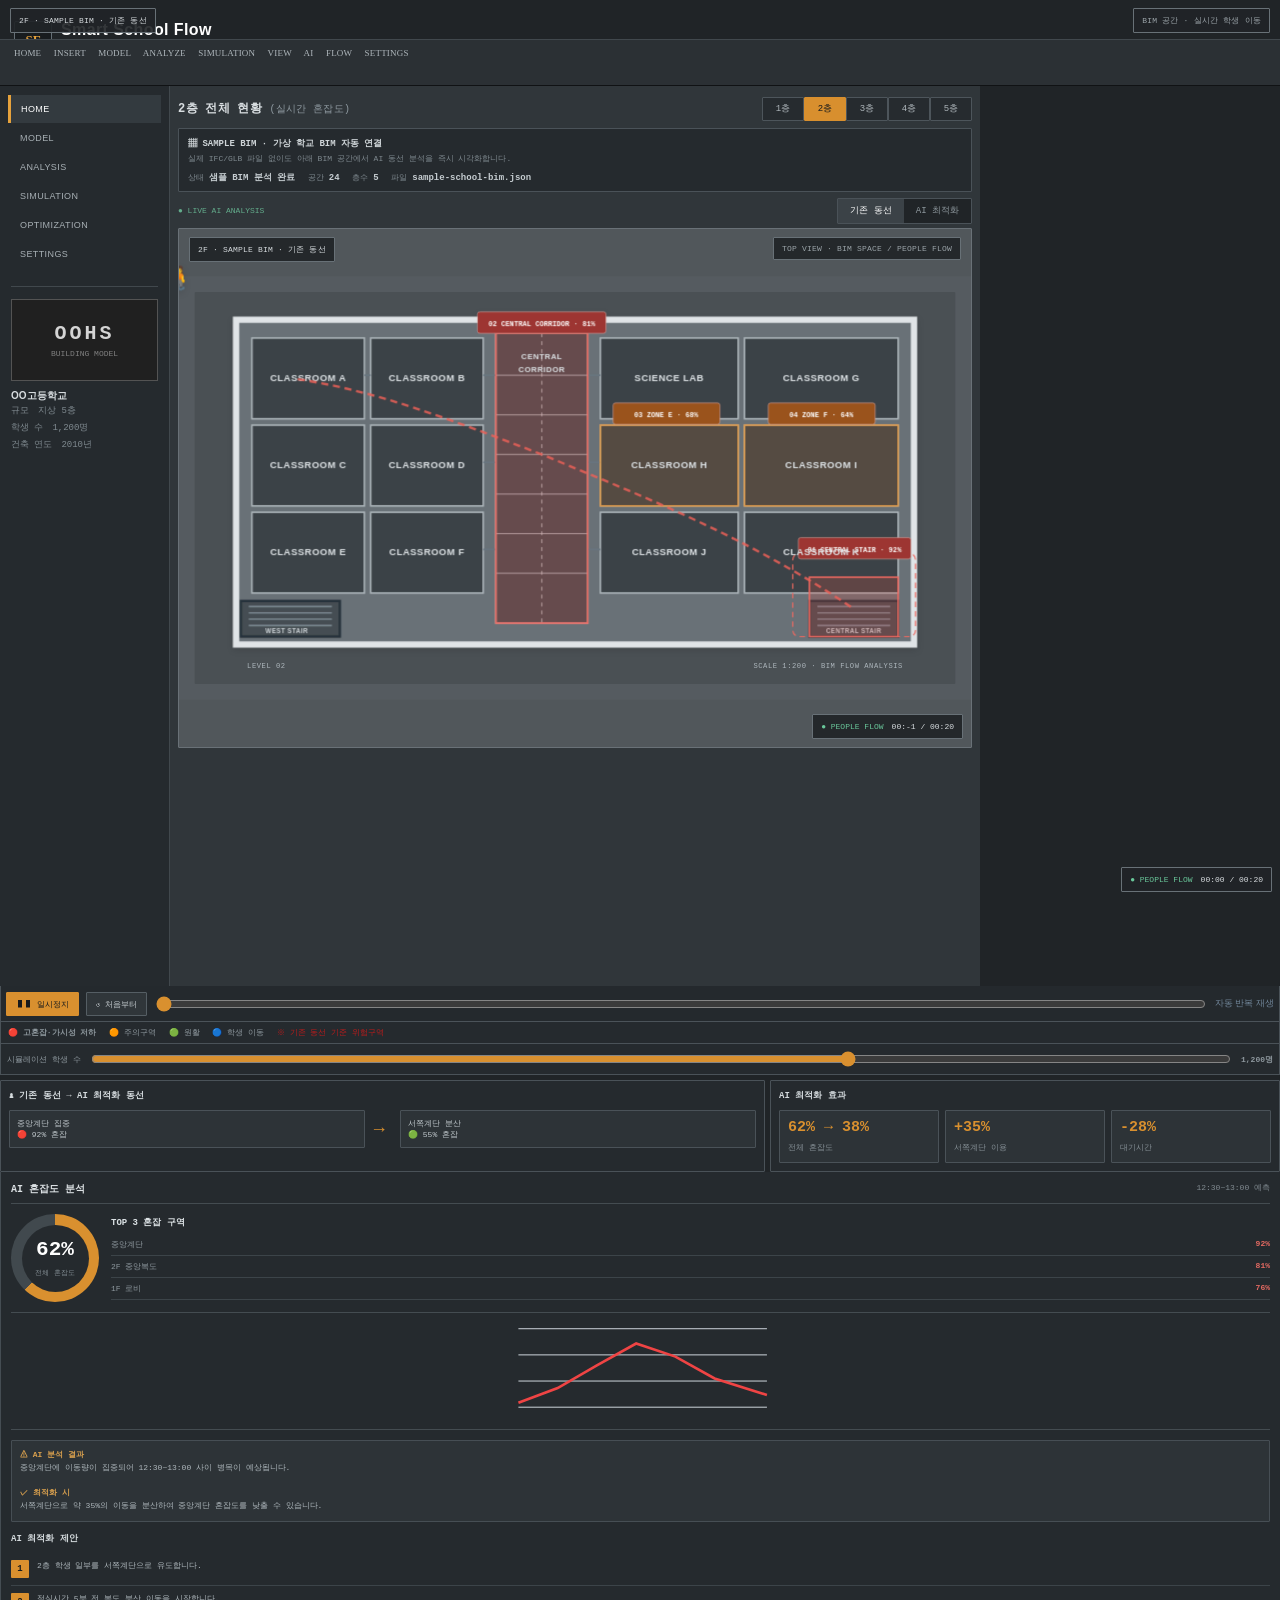
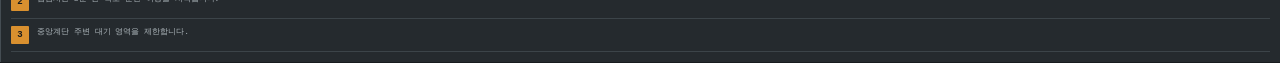
==== commit 32ecb9c8: "Refine UI to professional AEC digital twin interface" ====
--- a/school-flow/index.html
+++ b/school-flow/index.html
@@ -70,12 +70,39 @@
 .right{background:#252b2f!important;border-left:1px solid #454d52!important;color:#d7dde0!important;padding:12px!important}.right h3{color:#e2e6e9!important}.time,.top div,.facts{color:#949fa6!important}.gauge{border-bottom-color:#454d52!important}.circle{background:conic-gradient(var(--accent) 0 62%,#454d52 62%)!important}.inner{background:#252b2f!important}.inner b{color:#fff!important}.inner small{color:#949fa6!important}.top h4{color:#dce2e5!important}.top div{border-bottom-color:#3b4449!important}.red{color:#ef6a62!important}.chart{border-bottom-color:#454d52!important}.insight{background:#30373c!important;color:#cbd2d6!important}.insight b{color:#f2a34b!important}.rec{border-bottom-color:#3b4449!important;color:#c6cdd1!important}.num{background:var(--accent)!important;color:#202427!important}
 .zoneHigh{fill:#e44b43!important;fill-opacity:.28!important}.zoneMedium{fill:#e9822b!important;fill-opacity:.20!important}.zoneTag rect{fill:#a8322d!important}.zoneTag.orange rect{fill:#9a531d!important}.oldPath{stroke:#ef5a52!important}.aiPath{stroke:#55b98a!important}
 @media(max-width:1100px){.layout{grid-template-columns:150px 1fr!important}.right{grid-column:1/-1}}
+/* v2 PROFESSIONAL AEC / DIGITAL-TWIN UI */
+:root{--bg:#202427;--panel:#292e32;--panel2:#252a2e;--line:#454c51;--line2:#596168;--text:#d8dde0;--muted:#8e979d;--amber:#e6a23c;--red:#df5b54;--green:#5fa889}
+*{font-variant-numeric:tabular-nums}
+body{background:#15181a!important;color:var(--text)!important;font-family:"Segoe UI",Arial,"Noto Sans KR",sans-serif!important}
+.app{width:100%;max-width:1700px;margin:0 auto!important;border:0!important;border-radius:0!important;box-shadow:0 20px 60px #000!important;background:var(--bg)!important}
+.head{height:86px!important;background:#202427!important;border:0!important;border-bottom:1px solid #101214!important;padding:8px 14px!important}
+.brand .ico{width:38px!important;height:38px!important;border:1px solid #667077!important;border-radius:2px!important;background:#181c1f!important;color:#e6a23c!important;font:700 13px "Segoe UI"!important}
+.head h1{font-size:16px!important;font-weight:600!important;letter-spacing:.4px!important}.head p{font-size:9px!important;color:#8e979d!important}.slogan{display:none!important}
+.head:after{height:29px!important;bottom:0!important;background:#2b3034!important;border-top:1px solid #41484d!important;color:#aeb6bb!important;font:9px "Segoe UI"!important;letter-spacing:.2px!important;word-spacing:10px!important;padding:8px 14px!important}
+.layout{grid-template-columns:170px minmax(620px,1fr) 300px!important;min-height:900px!important}
+.side{background:#252a2e!important;border-right:1px solid #41484d!important;padding:8px!important}
+.nav{margin:1px 0!important;padding:9px 10px!important;background:transparent!important;color:#a8b0b5!important;border-radius:0!important;border-left:2px solid transparent!important;font-size:9px!important;font-weight:500!important;letter-spacing:.4px!important;text-transform:uppercase!important}
+.nav:hover{background:#30363a!important;color:#fff!important}.nav.active{background:#333a3f!important;border-left-color:var(--amber)!important;color:#fff!important}
+.school{margin:18px 3px 0!important;border-top:1px solid #41484d!important;padding-top:12px!important}.pic{height:82px!important;border-radius:0!important;background:#1c2124!important;border:1px solid #4c545a!important;display:flex!important;flex-direction:column!important;align-items:center!important;justify-content:center!important;color:#cfd5d8!important}.pic span{font:700 20px Consolas,monospace!important;letter-spacing:3px!important}.pic small{font:8px Consolas,monospace!important;color:#788188!important;margin-top:4px}.school b{color:#d8dde0!important;font-size:10px!important}.facts{font:9px/1.9 Consolas,monospace!important;color:#7f898f!important}
+.main{background:#30363a!important;padding:8px!important}.title{height:29px!important;margin:0!important}.title h2{font:600 12px Consolas,monospace!important;color:#d8dde0!important;letter-spacing:.3px!important}.floors button{min-width:42px!important;height:24px!important;padding:0 7px!important;background:#262b2f!important;border:1px solid #4d555b!important;border-radius:1px!important;color:#aeb6bb!important;font:9px Consolas,monospace!important}.floors .on{background:#d88f2e!important;border-color:#d88f2e!important;color:#171a1c!important}
+.bimbar{background:#252a2e!important;border:1px solid #4a5258!important;border-radius:1px!important;padding:7px 9px!important;margin:5px 0!important;color:#cfd5d8!important}.bimbar b{font:600 9px Consolas,monospace!important}.bimbar small,.meta{font:8px Consolas,monospace!important;color:#7f898f!important}.meta b{color:#c5ccd0!important}
+.toolbar{height:27px!important;margin:4px 0!important}.live{font:8px Consolas,monospace!important;color:#63ad8c!important}.toggle{padding:0!important;background:#202427!important;border:1px solid #4a5258!important;border-radius:1px!important}.toggle button{height:24px!important;padding:0 12px!important;color:#8f999f!important;border-radius:0!important;font:9px Consolas,monospace!important}.toggle .on{background:#3b4247!important;color:#fff!important;box-shadow:none!important}
+.viewer{height:520px!important;border:1px solid #697177!important;border-radius:1px!important;background:#51575b!important;box-shadow:inset 0 0 0 1px #171a1c,inset 0 0 100px #0005!important}
+.viewer svg{background:#51575b!important}
+.badge,.hint{top:8px!important;background:#202427e8!important;border:1px solid #687177!important;border-radius:1px!important;color:#d7dcdf!important;padding:6px 8px!important;font:8px Consolas,monospace!important;letter-spacing:.2px!important}.hint{color:#9ba4a9!important}
+.flow{right:8px!important;bottom:8px!important;background:#202427e8!important;border:1px solid #687177!important;border-radius:1px!important;color:#d8dde0!important;padding:6px 8px!important;font:8px Consolas,monospace!important}
+.controls{height:36px!important;background:#24292d!important;border:1px solid #4b5359!important;border-top:0!important;border-radius:0!important;padding:5px!important}.controls button{height:24px!important;background:#30363a!important;border:1px solid #555e64!important;border-radius:1px!important;color:#c8cfd3!important;font:8px Consolas,monospace!important}.controls .play{background:#d9902f!important;border-color:#d9902f!important;color:#171a1c!important}.controls input{accent-color:#d9902f!important}
+.legend{background:#252a2e!important;color:#8e989e!important;border:1px solid #4a5258!important;border-top:0!important;padding:5px 7px!important;font:8px Consolas,monospace!important}.slider{height:31px!important;background:#252a2e!important;border:1px solid #4a5258!important;border-top:0!important;padding:6px!important;color:#8e989e!important;font:8px Consolas,monospace!important}.slider input{accent-color:#d9902f!important}
+.bottom{gap:5px!important;margin-top:5px!important}.card{background:#252a2e!important;border:1px solid #4a5258!important;border-radius:1px!important;padding:8px!important}.ct{font:600 9px Consolas,monospace!important;color:#d5dbde!important}.mini,.effect{background:#2d3337!important;border:1px solid #4a5258!important;border-radius:1px!important;color:#bfc7cb!important}.mini{font:8px Consolas,monospace!important}.arrow{color:#d9902f!important}.effect b{color:#d9902f!important;font:600 15px Consolas,monospace!important}.effect small{font:8px Consolas,monospace!important;color:#858f95!important}
+.right{background:#252a2e!important;border-left:1px solid #454d53!important;padding:10px!important}.right h3{font:600 10px Consolas,monospace!important;color:#dce1e4!important}.rhead{border-bottom:1px solid #444c51!important;padding-bottom:7px!important}.time{font:8px Consolas,monospace!important;color:#818b91!important}.gauge{padding:10px 0!important;border-bottom:1px solid #444c51!important}.circle{width:88px!important;height:88px!important;background:conic-gradient(#d9902f 0 62%,#41494e 62%)!important}.inner{width:67px!important;height:67px!important;background:#252a2e!important}.inner b{font:600 21px Consolas,monospace!important}.inner small{font:7px Consolas,monospace!important;color:#818b91!important}.top h4{font:600 9px Consolas,monospace!important}.top div{font:8px Consolas,monospace!important;border-bottom:1px solid #3c4449!important;color:#8e989e!important}.red{color:#e56a62!important}
+.chart{height:110px!important;border-bottom:1px solid #444c51!important}.insight{background:#2d3337!important;border:1px solid #464e54!important;border-radius:1px!important;padding:8px!important;font:8px/1.6 Consolas,monospace!important;color:#aeb7bc!important}.insight b{color:#d9a04e!important}.rec{padding:7px 0!important;border-bottom:1px solid #3c4449!important;font:8px/1.4 Consolas,monospace!important;color:#aeb7bc!important}.num{min-width:18px!important;height:18px!important;border-radius:1px!important;background:#d9902f!important;color:#171a1c!important;font:700 9px Consolas,monospace!important}
+.zoneHigh{fill:#d84a43!important;fill-opacity:.22!important;stroke:#ef6a61!important}.zoneMedium{fill:#d47b2e!important;fill-opacity:.16!important;stroke:#df9949!important}.zonePulse{fill:none!important;stroke:#ef6a61!important;stroke-width:1.5!important}.zoneTag rect{fill:#9d3530!important;stroke:#dba9a6!important;stroke-width:.7!important}.zoneTag text{font:700 9px Consolas,monospace!important}.oldPath{stroke:#ee6259!important;stroke-width:3!important;stroke-dasharray:9 6!important}.aiPath{stroke:#65ad8c!important;stroke-width:3!important;stroke-dasharray:9 6!important}.personIcon{font-size:25px!important}
 </style></head>
 <body><div class="app">
-<header class="head"><div class="brand"><div class="ico">🏫</div><div><h1>Smart School Flow</h1><p>AI + BIM 기반 학교 공간 혼잡도 분석 및 최적화 서비스</p></div></div><div class="slogan">더 스마트한 동선, 더 쾌적한 학교</div></header>
+<header class="head"><div class="brand"><div class="ico">SF</div><div><h1>Smart School Flow</h1><p>AI + BIM 기반 학교 공간 혼잡도 분석 및 최적화 서비스</p></div></div><div class="slogan">더 스마트한 동선, 더 쾌적한 학교</div></header>
 <div class="layout"><aside class="side">
-<button class="nav active">⌂　홈</button><button class="nav">▣　건물 개요</button><button class="nav">▥　혼잡도 분석</button><button class="nav">♧　동선 시뮬레이션</button><button class="nav">♢　최적화 제안</button><button class="nav">⚙　설정</button>
-<div class="school"><div class="pic">🏫</div><b>OO고등학교</b><div class="facts">규모　지상 5층<br>학생 수　1,200명<br>건축 연도　2010년</div></div></aside>
+<button class="nav active">HOME</button><button class="nav">MODEL</button><button class="nav">ANALYSIS</button><button class="nav">SIMULATION</button><button class="nav">OPTIMIZATION</button><button class="nav">SETTINGS</button>
+<div class="school"><div class="pic"><span>OOHS</span><small>BUILDING MODEL</small></div><b>OO고등학교</b><div class="facts">규모　지상 5층<br>학생 수　1,200명<br>건축 연도　2010년</div></div></aside>
 <main class="main"><div class="title"><h2><span id="floorTitle">2층</span> 전체 현황 <small style="font-weight:normal;color:#8195aa">(실시간 혼잡도)</small></h2><div class="floors"><button class="" data-floor="1">1층</button><button class="on" data-floor="2">2층</button><button class="" data-floor="3">3층</button><button class="" data-floor="4">4층</button><button class="" data-floor="5">5층</button></div></div>
 <div class="bimbar"><b>▦ SAMPLE BIM · 가상 학교 BIM 자동 연결</b><small>실제 IFC/GLB 파일 없이도 아래 BIM 공간에서 AI 동선 분석을 즉시 시각화합니다.</small><div class="meta">상태 <b>샘플 BIM 분석 완료</b>　 공간 <b>24</b>　 층수 <b>5</b>　 파일 <b>sample-school-bim.json</b></div></div>
 <div class="toolbar"><div class="live">● LIVE AI ANALYSIS</div><div class="toggle"><button id="old" class="on">기존 동선</button><button id="ai">AI 최적화</button></div></div>
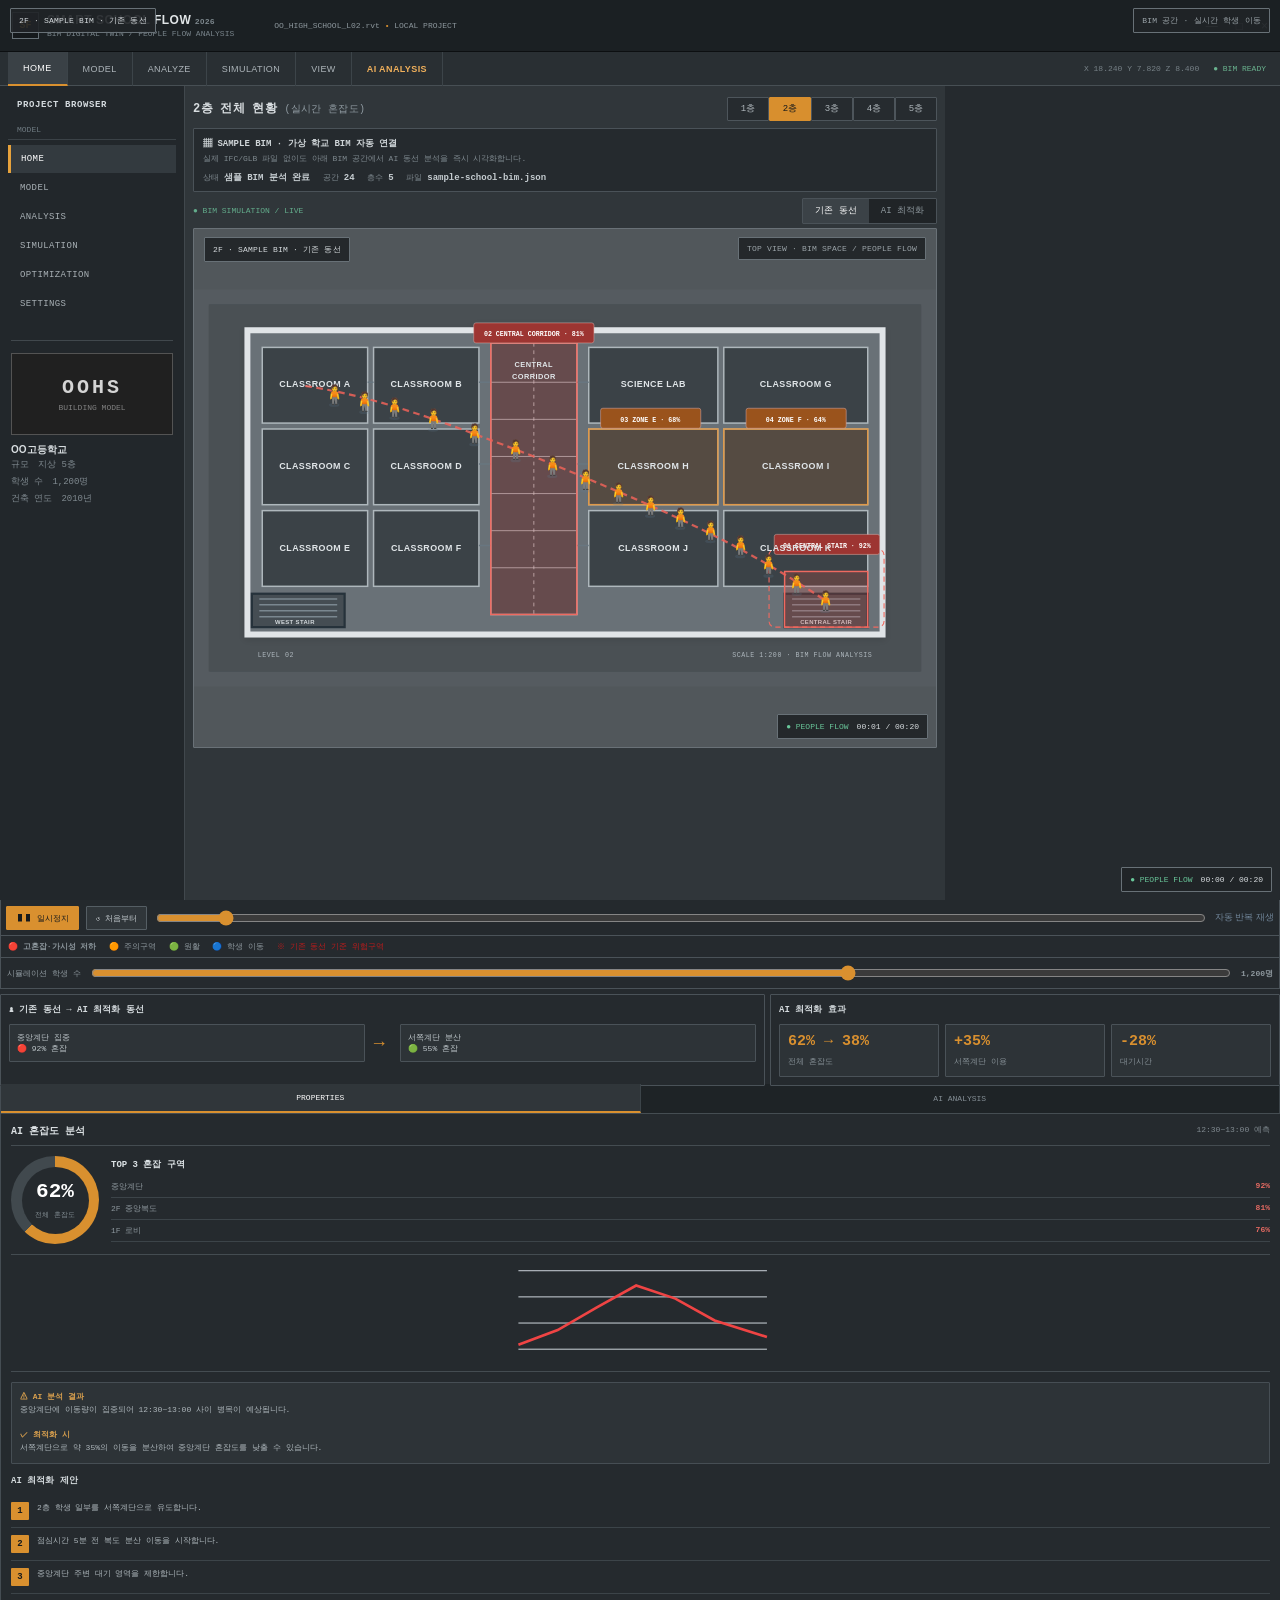
==== commit 2da613e4: "Add professional BIM ribbon UI and AI route optimization workspace" ====
--- a/school-flow/index.html
+++ b/school-flow/index.html
@@ -97,16 +97,49 @@
 .right{background:#252a2e!important;border-left:1px solid #454d53!important;padding:10px!important}.right h3{font:600 10px Consolas,monospace!important;color:#dce1e4!important}.rhead{border-bottom:1px solid #444c51!important;padding-bottom:7px!important}.time{font:8px Consolas,monospace!important;color:#818b91!important}.gauge{padding:10px 0!important;border-bottom:1px solid #444c51!important}.circle{width:88px!important;height:88px!important;background:conic-gradient(#d9902f 0 62%,#41494e 62%)!important}.inner{width:67px!important;height:67px!important;background:#252a2e!important}.inner b{font:600 21px Consolas,monospace!important}.inner small{font:7px Consolas,monospace!important;color:#818b91!important}.top h4{font:600 9px Consolas,monospace!important}.top div{font:8px Consolas,monospace!important;border-bottom:1px solid #3c4449!important;color:#8e989e!important}.red{color:#e56a62!important}
 .chart{height:110px!important;border-bottom:1px solid #444c51!important}.insight{background:#2d3337!important;border:1px solid #464e54!important;border-radius:1px!important;padding:8px!important;font:8px/1.6 Consolas,monospace!important;color:#aeb7bc!important}.insight b{color:#d9a04e!important}.rec{padding:7px 0!important;border-bottom:1px solid #3c4449!important;font:8px/1.4 Consolas,monospace!important;color:#aeb7bc!important}.num{min-width:18px!important;height:18px!important;border-radius:1px!important;background:#d9902f!important;color:#171a1c!important;font:700 9px Consolas,monospace!important}
 .zoneHigh{fill:#d84a43!important;fill-opacity:.22!important;stroke:#ef6a61!important}.zoneMedium{fill:#d47b2e!important;fill-opacity:.16!important;stroke:#df9949!important}.zonePulse{fill:none!important;stroke:#ef6a61!important;stroke-width:1.5!important}.zoneTag rect{fill:#9d3530!important;stroke:#dba9a6!important;stroke-width:.7!important}.zoneTag text{font:700 9px Consolas,monospace!important}.oldPath{stroke:#ee6259!important;stroke-width:3!important;stroke-dasharray:9 6!important}.aiPath{stroke:#65ad8c!important;stroke-width:3!important;stroke-dasharray:9 6!important}.personIcon{font-size:25px!important}
+/* AEC BIM SOFTWARE UI / AI WORKSPACE */
+html,body{background:#111518!important}
+.app{max-width:1700px!important;min-height:100vh!important;background:#252a2e!important}
+.head{height:52px!important;padding:0 12px!important;background:#1b2023!important;border-bottom:1px solid #0c0f11!important;display:flex!important;align-items:center!important}
+.window-brand{display:flex;align-items:center;gap:8px}.appmark{width:27px;height:27px;display:grid;place-items:center;background:#15191c;border:1px solid #667077;color:#e6a23c;font:700 10px Consolas,monospace}.product-name{font:600 12px "Segoe UI",sans-serif;letter-spacing:.5px;color:#e1e5e7}.product-name span{font-size:8px;color:#7d878d}.product-sub{font:8px Consolas,monospace;color:#78838a;margin-top:2px}.model-file{margin-left:40px;color:#8d979d;font:8px Consolas,monospace}.model-file span{color:#d9902f}.window-tools{margin-left:auto;display:flex;gap:18px;color:#879198;font-size:12px}
+.head:after{display:none!important}
+.ribbon{height:34px;background:#292f33;border-bottom:1px solid #474f54;display:flex;align-items:stretch;padding-left:8px}.ribbonTab{height:34px;border:0;border-right:1px solid #3c4449;background:transparent;color:#aeb6bb;padding:0 15px;font:9px "Segoe UI",sans-serif;letter-spacing:.4px}.ribbonTab:hover{background:#343b40;color:#fff}.ribbonTab.active{background:#3a4146;color:#fff;border-bottom:2px solid #d9902f}.ribbonTab.aiTab{color:#f0b05b;font-weight:700}.ribbonTab.aiTab.active{background:#493a27;color:#ffd18c;border-bottom-color:#f0a03a}.ribbonSpacer{flex:1}.coordReadout,.statusLight{align-self:center;margin-right:14px;font:8px Consolas,monospace;color:#778187}.statusLight{color:#6ab38f}
+.layout{grid-template-columns:185px minmax(760px,1fr) 335px!important;min-height:calc(100vh - 86px)!important}.side{background:#22272b!important}.sideTitle{padding:6px 9px 10px;color:#d4dade;font:700 9px Consolas,monospace;letter-spacing:.6px}.sideSection{padding:5px 9px;color:#6f7a81;font:8px Consolas,monospace;border-bottom:1px solid #3b4247;margin-bottom:5px}.nav{text-transform:uppercase!important;font:9px Consolas,monospace!important}.school{margin-top:22px!important}.main{background:#30363a!important}
+.dockTabs{height:30px;display:flex;border-bottom:1px solid #454d52;margin:-12px -10px 10px;background:#1e2326}.dockTab{flex:1;border:0;border-right:1px solid #3c4449;background:transparent;color:#858f96;font:8px Consolas,monospace}.dockTab.active{color:#fff;background:#30363a;border-bottom:2px solid #d9902f}.aiDock{display:none;border:1px solid #4b5358;background:#202529;padding:9px;margin-bottom:10px}.aiDock.show{display:block}.aiDockHeader{display:flex;align-items:center;gap:6px;color:#dce1e4;font:9px Consolas,monospace;border-bottom:1px solid #3e464b;padding-bottom:8px}.aiDot{color:#d9902f}.engineState{margin-left:auto;color:#78838a}.scanBox{margin-top:9px;background:#292f33;border:1px solid #444d52;padding:8px}.scanTitle{font:8px Consolas,monospace;color:#9ca5aa}.scanBar{height:4px;background:#15191b;margin:7px 0;overflow:hidden}.scanBar i{display:block;height:100%;width:0;background:#d9902f;transition:width .25s}.scanMeta{display:flex;justify-content:space-between;color:#778188;font:8px Consolas,monospace}.scanMeta b{color:#d9a04e}.aiMetrics{display:grid;grid-template-columns:1fr 1fr 1fr;gap:4px;margin:7px 0}.aiMetrics div{background:#292f33;border:1px solid #41494e;padding:7px}.aiMetrics span{display:block;color:#78838a;font:7px Consolas,monospace}.aiMetrics b{display:block;color:#e0e5e7;font:14px Consolas,monospace;margin-top:4px}.routeCard{border:1px solid #41494e;background:#292f33;padding:8px}.routeHead{display:flex;justify-content:space-between;color:#d9dfe2;font:8px Consolas,monospace}.routeHead span{color:#d9902f}.routeLine{margin-top:7px;color:#9ca5aa;font:8px Consolas,monospace}.routeSwatch{display:inline-block;width:20px;border-top:3px dashed #e35d56;margin-right:5px;vertical-align:middle}.greenSwatch{border-color:#62ad8d}.runAI,.applyAI{width:100%;margin-top:7px;height:27px;border:1px solid #5a6268;background:#343b40;color:#d8dde0;font:8px Consolas,monospace}.runAI{border-color:#b87928;color:#f1b15c}.applyAI{background:#c9872e;color:#171a1c;border-color:#e2a044;font-weight:700}.aiActive .viewer{box-shadow:inset 0 0 0 2px #d9902f,inset 0 0 100px #0006!important}.aiActive .live{color:#e1a34c!important}
+#aiDock + .rhead{margin-top:2px}.aiModeLabel{position:absolute;left:50%;top:9px;transform:translateX(-50%);background:#202529e8;border:1px solid #c78931;color:#e6ad5e;padding:5px 10px;font:8px Consolas,monospace;z-index:4}
 </style></head>
 <body><div class="app">
-<header class="head"><div class="brand"><div class="ico">SF</div><div><h1>Smart School Flow</h1><p>AI + BIM 기반 학교 공간 혼잡도 분석 및 최적화 서비스</p></div></div><div class="slogan">더 스마트한 동선, 더 쾌적한 학교</div></header>
+<header class="head">
+  <div class="window-brand">
+    <div class="appmark">SF</div>
+    <div>
+      <div class="product-name">SMART SCHOOL FLOW <span>2026</span></div>
+      <div class="product-sub">BIM DIGITAL TWIN / PEOPLE FLOW ANALYSIS</div>
+    </div>
+  </div>
+  <div class="model-file">OO_HIGH_SCHOOL_L02.rvt <span>•</span> LOCAL PROJECT</div>
+  <div class="window-tools"><span>—</span><span>□</span><span>×</span></div>
+</header>
+<div class="ribbon">
+  <button class="ribbonTab active" data-ribbon="home">HOME</button>
+  <button class="ribbonTab" data-ribbon="model">MODEL</button>
+  <button class="ribbonTab" data-ribbon="analyze">ANALYZE</button>
+  <button class="ribbonTab" data-ribbon="simulate">SIMULATION</button>
+  <button class="ribbonTab" data-ribbon="view">VIEW</button>
+  <button class="ribbonTab aiTab" id="aiTab" data-ribbon="ai">AI ANALYSIS</button>
+  <div class="ribbonSpacer"></div>
+  <span class="coordReadout">X 18.240  Y 7.820  Z 8.400</span>
+  <span class="statusLight">● BIM READY</span>
+</div>
 <div class="layout"><aside class="side">
+<div class="sideTitle">PROJECT BROWSER</div>
+<div class="sideSection">MODEL</div>
 <button class="nav active">HOME</button><button class="nav">MODEL</button><button class="nav">ANALYSIS</button><button class="nav">SIMULATION</button><button class="nav">OPTIMIZATION</button><button class="nav">SETTINGS</button>
 <div class="school"><div class="pic"><span>OOHS</span><small>BUILDING MODEL</small></div><b>OO고등학교</b><div class="facts">규모　지상 5층<br>학생 수　1,200명<br>건축 연도　2010년</div></div></aside>
 <main class="main"><div class="title"><h2><span id="floorTitle">2층</span> 전체 현황 <small style="font-weight:normal;color:#8195aa">(실시간 혼잡도)</small></h2><div class="floors"><button class="" data-floor="1">1층</button><button class="on" data-floor="2">2층</button><button class="" data-floor="3">3층</button><button class="" data-floor="4">4층</button><button class="" data-floor="5">5층</button></div></div>
 <div class="bimbar"><b>▦ SAMPLE BIM · 가상 학교 BIM 자동 연결</b><small>실제 IFC/GLB 파일 없이도 아래 BIM 공간에서 AI 동선 분석을 즉시 시각화합니다.</small><div class="meta">상태 <b>샘플 BIM 분석 완료</b>　 공간 <b>24</b>　 층수 <b>5</b>　 파일 <b>sample-school-bim.json</b></div></div>
-<div class="toolbar"><div class="live">● LIVE AI ANALYSIS</div><div class="toggle"><button id="old" class="on">기존 동선</button><button id="ai">AI 최적화</button></div></div>
-<div class="viewer"><svg viewBox="0 0 1000 535" preserveAspectRatio="xMidYMid meet" aria-label="2층 BIM 평면도">
+<div class="toolbar"><div class="live">● BIM SIMULATION / LIVE</div><div class="toggle"><button id="old" class="on">기존 동선</button><button id="ai">AI 최적화</button></div></div>
+<div class="viewer" id="bimViewport"><div class="aiModeLabel" id="aiModeLabel" style="display:none">AI ANALYSIS ACTIVE · ROUTE OPTIMIZATION</div><svg viewBox="0 0 1000 535" preserveAspectRatio="xMidYMid meet" aria-label="2층 BIM 평면도">
 <defs>
   <pattern id="grid" width="20" height="20" patternUnits="userSpaceOnUse"><path d="M20 0H0V20" fill="none" stroke="#d9e0e5" stroke-width=".7"/></pattern>
   <pattern id="minorGrid" width="5" height="5" patternUnits="userSpaceOnUse"><path d="M5 0H0V5" fill="none" stroke="#edf1f3" stroke-width=".5"/></pattern>
@@ -232,7 +265,30 @@
 <div class="legend">🔴 <b>고혼잡·가시성 저하</b>　 🟠 주의구역　 🟢 원활　 🔵 학생 이동　 <span style="color:#b91c1c">※ 기존 동선 기준 위험구역</span></div>
 <div class="slider">시뮬레이션 학생 수 <input type="range" min="400" max="1600" value="1200" id="students"><b id="studentVal">1,200명</b></div>
 <div class="bottom"><div class="card"><div class="ct">♟ 기존 동선 → AI 최적화 동선</div><div class="compare"><div class="mini">중앙계단 집중<br>🔴 92% 혼잡</div><div class="arrow">→</div><div class="mini">서쪽계단 분산<br>🟢 55% 혼잡</div></div></div><div class="card"><div class="ct">AI 최적화 효과</div><div class="effects"><div class="effect"><b>62% → 38%</b><small>전체 혼잡도</small></div><div class="effect"><b>+35%</b><small>서쪽계단 이용</small></div><div class="effect"><b>-28%</b><small>대기시간</small></div></div></div></div></main>
-<aside class="right"><div class="rhead"><h3>AI 혼잡도 분석</h3><span class="time">12:30~13:00 예측</span></div>
+<aside class="right"><div class="dockTabs">
+  <button class="dockTab active" id="propTab">PROPERTIES</button>
+  <button class="dockTab" id="dockAiTab">AI ANALYSIS</button>
+</div>
+<section class="aiDock" id="aiDock">
+  <div class="aiDockHeader"><span class="aiDot">●</span><b>AI FLOW ENGINE</b><span class="engineState" id="engineState">STANDBY</span></div>
+  <div class="scanBox">
+    <div class="scanTitle">BIM GEOMETRY SCAN</div>
+    <div class="scanBar"><i id="scanBar"></i></div>
+    <div class="scanMeta"><span id="scanText">Ready to analyze Level 02</span><b id="scanPct">0%</b></div>
+  </div>
+  <div class="aiMetrics">
+    <div><span>PEAK OCCUPANCY</span><b id="aiPeak">92%</b></div>
+    <div><span>BOTTLENECKS</span><b>04</b></div>
+    <div><span>ROUTE COST</span><b id="aiCost">1.00×</b></div>
+  </div>
+  <div class="routeCard">
+    <div class="routeHead"><b>OPTIMIZED EGRESS ROUTE</b><span>AI-01</span></div>
+    <div class="routeLine"><span class="routeSwatch"></span> Central corridor → West Stair</div>
+    <div class="routeLine"><span class="routeSwatch greenSwatch"></span> Distributed flow / 35% diversion</div>
+  </div>
+  <button class="runAI" id="runAI">RUN AI ANALYSIS</button>
+  <button class="applyAI" id="applyAI">APPLY OPTIMIZED ROUTE &amp; PLAY</button>
+</section><div class="rhead"><h3>AI 혼잡도 분석</h3><span class="time">12:30~13:00 예측</span></div>
 <div class="gauge"><div class="circle"><div class="inner"><div><b id="gauge">62%</b><br><small>전체 혼잡도</small></div></div></div><div class="top"><h4>TOP 3 혼잡 구역</h4><div><span>중앙계단</span><b class="red" id="stair">92%</b></div><div><span>2F 중앙복도</span><b class="red">81%</b></div><div><span>1F 로비</span><b class="red">76%</b></div></div></div>
 <div class="chart"><svg viewBox="0 0 310 125"><g stroke="#e5edf4"><path d="M15 100H300M15 70H300M15 40H300M15 10H300"/></g><polyline fill="none" stroke="#ef4444" stroke-width="3" points="15,95 60,78 105,52 150,27 195,42 240,67 300,86"/></svg></div>
 <div class="insight"><b>⚠ AI 분석 결과</b><br>중앙계단에 이동량이 집중되어 12:30~13:00 사이 병목이 예상됩니다.<br><br><b>✓ 최적화 시</b><br>서쪽계단으로 약 35%의 이동을 분산하여 중앙계단 혼잡도를 낮출 수 있습니다.</div>
@@ -257,7 +313,9 @@
   pathOld.style.display=ai?"none":"block";
   pathAi.style.display=ai?"block":"none";
   const zones=document.getElementById("congestionZones");
-  if(zones) zones.classList.toggle("aiHidden",ai);
+  if(zones) zones.classList.remove("aiHidden");
+  document.body.classList.toggle("aiActive",ai);
+  const aiLabel=document.getElementById("aiModeLabel"); if(aiLabel) aiLabel.style.display=ai?"block":"none";
   document.querySelectorAll(".moving").forEach(p=>p.setAttribute("fill",ai?"#20a66a":"#1976e8"));
 }
 oldBtn.addEventListener("click",()=>setMode(false));
@@ -346,7 +404,31 @@
     moving.push(g);
   }
 }
-function updatePeople(){buildPeople();}
+function updatePeople(){const aiTab=document.getElementById("aiTab"), dockAiTab=document.getElementById("dockAiTab"), propTab=document.getElementById("propTab"), aiDock=document.getElementById("aiDock");
+const runAI=document.getElementById("runAI"), applyAI=document.getElementById("applyAI"), scanBar=document.getElementById("scanBar"), scanPct=document.getElementById("scanPct"), scanText=document.getElementById("scanText"), engineState=document.getElementById("engineState"), aiCost=document.getElementById("aiCost");
+function activateAITab(){
+  document.querySelectorAll(".ribbonTab").forEach(x=>x.classList.remove("active")); aiTab.classList.add("active");
+  aiDock.classList.add("show"); propTab.classList.remove("active"); dockAiTab.classList.add("active");
+  setMode(true); startAIScan();
+}
+function startAIScan(){
+  let p=0; engineState.textContent="SCANNING"; scanText.textContent="Reading BIM geometry / spaces / egress nodes"; scanBar.style.width="0%"; scanPct.textContent="0%";
+  clearInterval(window.__scan);
+  window.__scan=setInterval(()=>{
+    p+=10; scanBar.style.width=p+"%"; scanPct.textContent=p+"%";
+    if(p===30) scanText.textContent="Detecting corridor bottlenecks / stair capacity";
+    if(p===60) scanText.textContent="Evaluating 1,200 occupant flow scenarios";
+    if(p===90) scanText.textContent="Computing least-conflict route";
+    if(p>=100){clearInterval(window.__scan);engineState.textContent="ANALYSIS COMPLETE";scanText.textContent="Level 02 optimized route generated";aiCost.textContent="0.72×";}
+  },120);
+}
+aiTab.addEventListener("click",activateAITab);
+dockAiTab.addEventListener("click",activateAITab);
+propTab.addEventListener("click",()=>{dockAiTab.classList.remove("active");propTab.classList.add("active");aiDock.classList.remove("show");});
+runAI.addEventListener("click",startAIScan);
+applyAI.addEventListener("click",()=>{setMode(true);playing=true;play.textContent="❚❚ 일시정지";status.textContent="AI OPTIMIZED FLOW · PLAYING";showNotice("AI 최적화 동선이 BIM 시뮬레이션에 적용되었습니다.");});
+document.querySelectorAll(".ribbonTab:not(#aiTab)").forEach(btn=>btn.addEventListener("click",()=>{document.querySelectorAll(".ribbonTab").forEach(x=>x.classList.remove("active"));btn.classList.add("active");}));
+buildPeople();}
 function routePoint(p, optimized){
   if(!optimized){
     const pts=[[150,130],[280,160],[458,225],[600,285],[730,340],[852,420]];
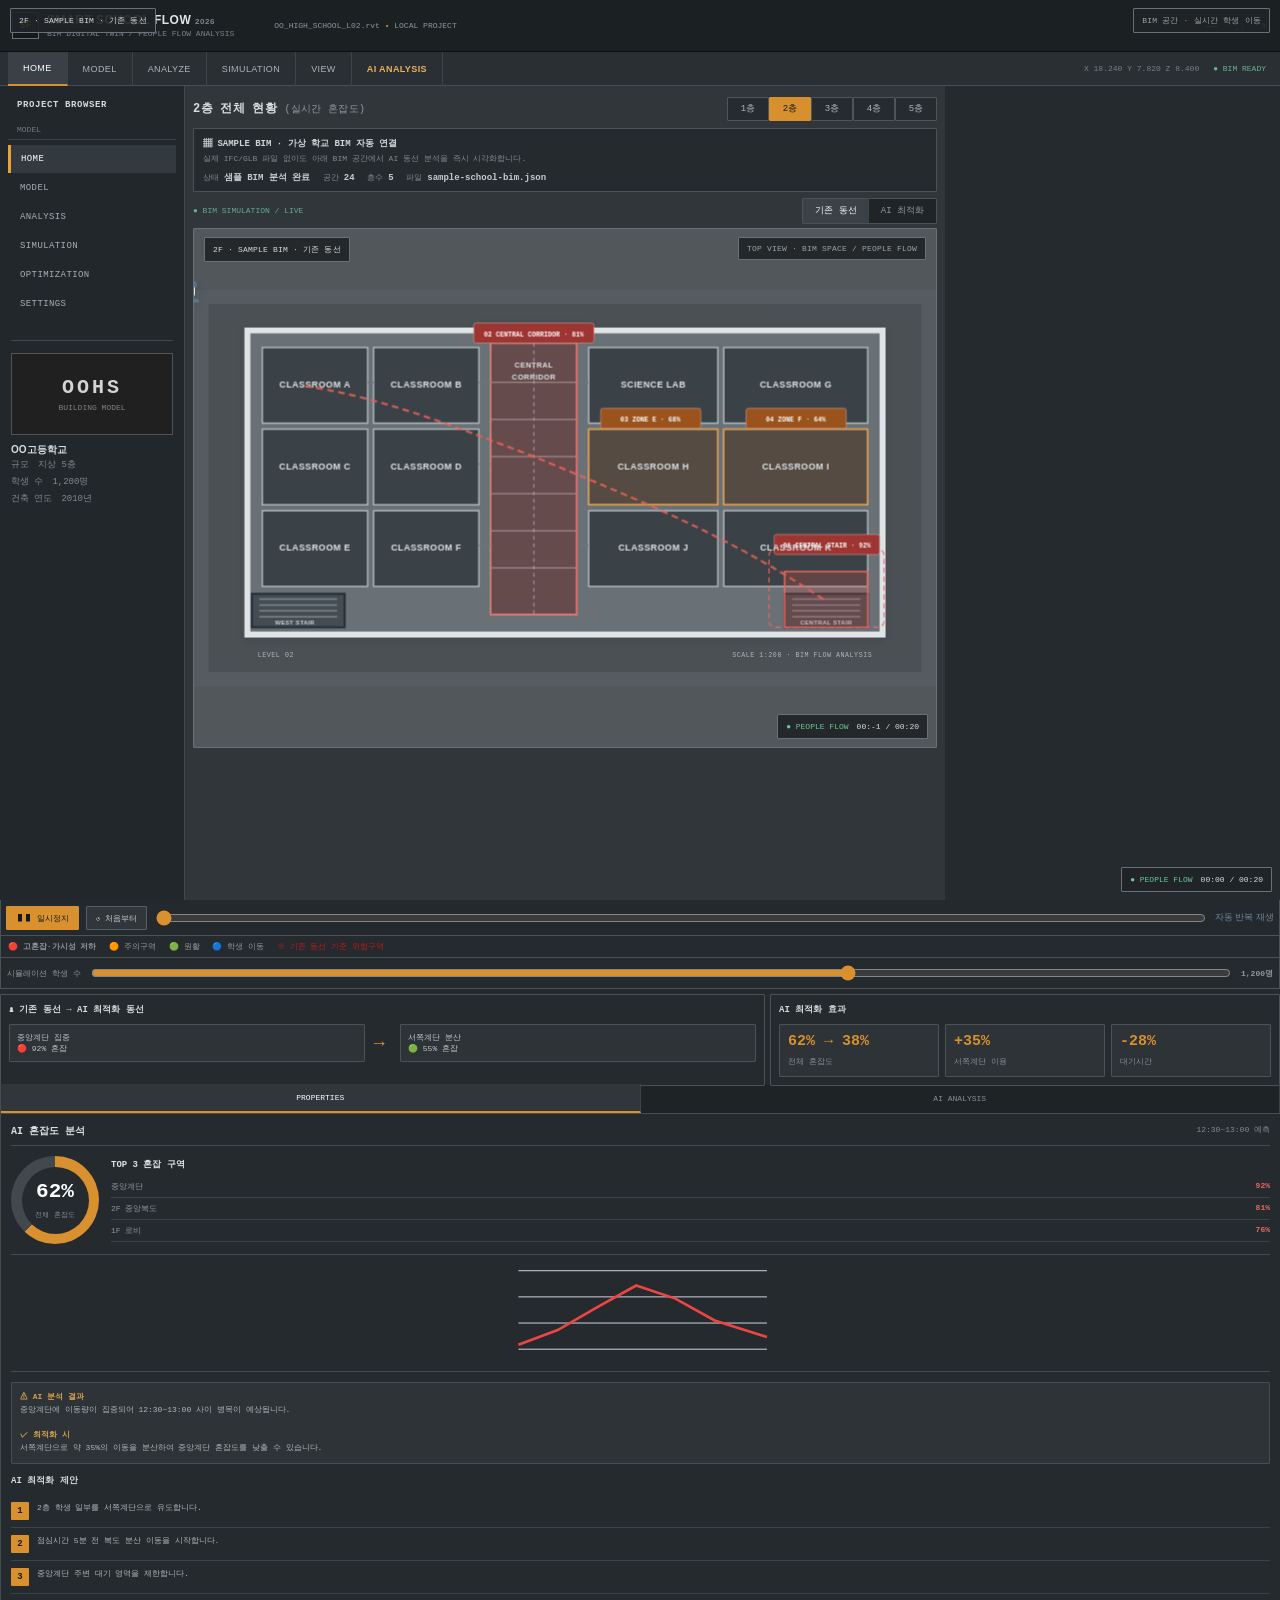
==== commit 6d16ea08: "Replace emoji people with technical SVG human silhouettes" ====
--- a/school-flow/index.html
+++ b/school-flow/index.html
@@ -392,14 +392,15 @@
     g.setAttribute("class","moving person");
     const shadow=document.createElementNS("http://www.w3.org/2000/svg","ellipse");
     shadow.setAttribute("class","personShadow"); shadow.setAttribute("cx","0"); shadow.setAttribute("cy","15"); shadow.setAttribute("rx","7"); shadow.setAttribute("ry","2.5");
-    const text=document.createElementNS("http://www.w3.org/2000/svg","text");
-    text.setAttribute("class","personIcon");
-    text.setAttribute("x","0"); text.setAttribute("y","9");
-    text.setAttribute("text-anchor","middle");
-    text.setAttribute("font-size","30");
-    text.setAttribute("font-family","Segoe UI Emoji, Apple Color Emoji, Noto Color Emoji, sans-serif");
-    text.textContent="🧍";
-    g.append(shadow,text);
+    const head=document.createElementNS("http://www.w3.org/2000/svg","circle");
+    head.setAttribute("class","personHead"); head.setAttribute("cx","0"); head.setAttribute("cy","-7"); head.setAttribute("r","3.1");
+    const body=document.createElementNS("http://www.w3.org/2000/svg","path");
+    body.setAttribute("class","personBody"); body.setAttribute("d","M0 -3 L0 7");
+    const arms=document.createElementNS("http://www.w3.org/2000/svg","path");
+    arms.setAttribute("class","personArms"); arms.setAttribute("d","M-5 0 L0 2 L5 0");
+    const legs=document.createElementNS("http://www.w3.org/2000/svg","path");
+    legs.setAttribute("class","personLegs"); legs.setAttribute("d","M0 7 L-4 14 M0 7 L4 14");
+    g.append(shadow,head,body,arms,legs);
     peopleLayer.appendChild(g);
     moving.push(g);
   }
@@ -446,9 +447,10 @@
     const pt=routePoint(p,ai);
     const bob=Math.sin((t*6)+i)*2;
     g.setAttribute("transform","translate("+pt[0]+" "+(pt[1]+bob)+")");
-    const icon=g.querySelector(".personIcon");
-    icon.textContent="🧍";
-    icon.setAttribute("fill",ai?"#16845a":"#1976e8");
+    g.querySelector(".personBody").setAttribute("stroke",ai?"#5fa889":"#d9902f");
+    g.querySelector(".personArms").setAttribute("stroke",ai?"#5fa889":"#d9902f");
+    g.querySelector(".personLegs").setAttribute("stroke",ai?"#5fa889":"#d9902f");
+    g.querySelector(".personHead").setAttribute("fill",ai?"#9a6f52":"#9a6f52");
   });
 }
 function loop(now){
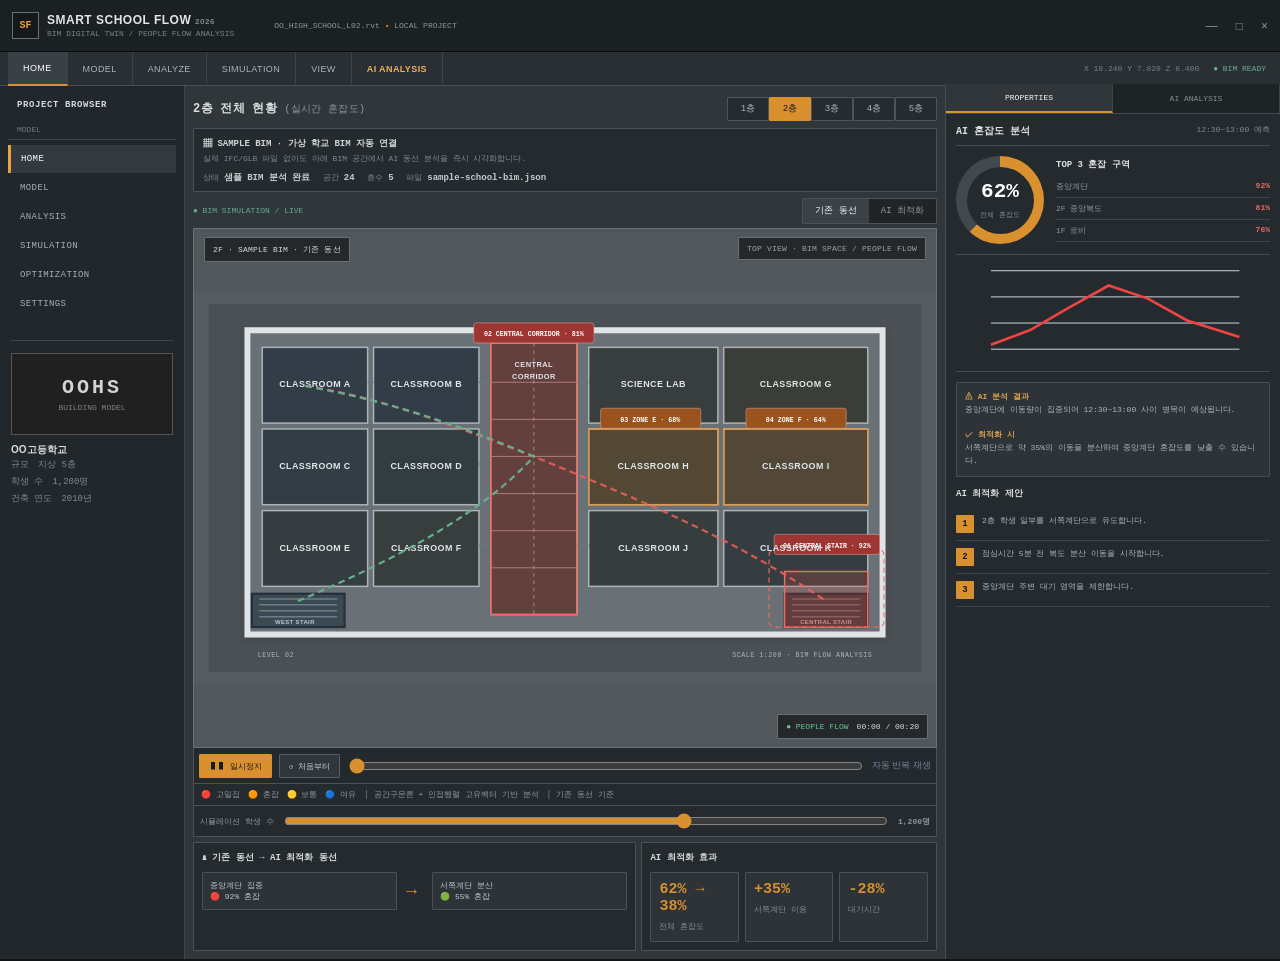
==== commit 8d5d7a74: "Add space syntax eigenvector analysis and red-blue BIM density heatmap" ====
--- a/school-flow/index.html
+++ b/school-flow/index.html
@@ -107,6 +107,10 @@
 .layout{grid-template-columns:185px minmax(760px,1fr) 335px!important;min-height:calc(100vh - 86px)!important}.side{background:#22272b!important}.sideTitle{padding:6px 9px 10px;color:#d4dade;font:700 9px Consolas,monospace;letter-spacing:.6px}.sideSection{padding:5px 9px;color:#6f7a81;font:8px Consolas,monospace;border-bottom:1px solid #3b4247;margin-bottom:5px}.nav{text-transform:uppercase!important;font:9px Consolas,monospace!important}.school{margin-top:22px!important}.main{background:#30363a!important}
 .dockTabs{height:30px;display:flex;border-bottom:1px solid #454d52;margin:-12px -10px 10px;background:#1e2326}.dockTab{flex:1;border:0;border-right:1px solid #3c4449;background:transparent;color:#858f96;font:8px Consolas,monospace}.dockTab.active{color:#fff;background:#30363a;border-bottom:2px solid #d9902f}.aiDock{display:none;border:1px solid #4b5358;background:#202529;padding:9px;margin-bottom:10px}.aiDock.show{display:block}.aiDockHeader{display:flex;align-items:center;gap:6px;color:#dce1e4;font:9px Consolas,monospace;border-bottom:1px solid #3e464b;padding-bottom:8px}.aiDot{color:#d9902f}.engineState{margin-left:auto;color:#78838a}.scanBox{margin-top:9px;background:#292f33;border:1px solid #444d52;padding:8px}.scanTitle{font:8px Consolas,monospace;color:#9ca5aa}.scanBar{height:4px;background:#15191b;margin:7px 0;overflow:hidden}.scanBar i{display:block;height:100%;width:0;background:#d9902f;transition:width .25s}.scanMeta{display:flex;justify-content:space-between;color:#778188;font:8px Consolas,monospace}.scanMeta b{color:#d9a04e}.aiMetrics{display:grid;grid-template-columns:1fr 1fr 1fr;gap:4px;margin:7px 0}.aiMetrics div{background:#292f33;border:1px solid #41494e;padding:7px}.aiMetrics span{display:block;color:#78838a;font:7px Consolas,monospace}.aiMetrics b{display:block;color:#e0e5e7;font:14px Consolas,monospace;margin-top:4px}.routeCard{border:1px solid #41494e;background:#292f33;padding:8px}.routeHead{display:flex;justify-content:space-between;color:#d9dfe2;font:8px Consolas,monospace}.routeHead span{color:#d9902f}.routeLine{margin-top:7px;color:#9ca5aa;font:8px Consolas,monospace}.routeSwatch{display:inline-block;width:20px;border-top:3px dashed #e35d56;margin-right:5px;vertical-align:middle}.greenSwatch{border-color:#62ad8d}.runAI,.applyAI{width:100%;margin-top:7px;height:27px;border:1px solid #5a6268;background:#343b40;color:#d8dde0;font:8px Consolas,monospace}.runAI{border-color:#b87928;color:#f1b15c}.applyAI{background:#c9872e;color:#171a1c;border-color:#e2a044;font-weight:700}.aiActive .viewer{box-shadow:inset 0 0 0 2px #d9902f,inset 0 0 100px #0006!important}.aiActive .live{color:#e1a34c!important}
 #aiDock + .rhead{margin-top:2px}.aiModeLabel{position:absolute;left:50%;top:9px;transform:translateX(-50%);background:#202529e8;border:1px solid #c78931;color:#e6ad5e;padding:5px 10px;font:8px Consolas,monospace;z-index:4}
+/* Space Syntax / Heatmap / AEC analytics */
+.spaceHeatmap{pointer-events:none;opacity:.62;mix-blend-mode:multiply}.spaceHeatmap rect{stroke:#ffffff;stroke-width:1;fill:#2d7ff9;fill-opacity:.42}
+.syntaxCard{margin-top:7px;background:#292f33;border:1px solid #41494e;padding:8px}.syntaxTitle{display:flex;justify-content:space-between;color:#dce1e4;font:8px Consolas,monospace}.syntaxTitle span{color:#d9902f}.syntaxMeta{margin-top:5px;color:#7f898f;font:7px Consolas,monospace}.syntaxRows{margin-top:6px}.syntaxRow{display:grid;grid-template-columns:34px 1fr 42px;align-items:center;gap:5px;margin:4px 0;color:#aeb7bc;font:7px Consolas,monospace}.syntaxBar{height:5px;background:#15191b}.syntaxBar i{display:block;height:100%;background:#d9902f}.syntaxFormula{margin-top:6px;padding-top:6px;border-top:1px solid #3e464b;color:#8f999f;font:7px/1.4 Consolas,monospace}
+.aiActive #spaceHeatmap{opacity:.82}.aiActive .zoneHigh{fill-opacity:.16}
 </style></head>
 <body><div class="app">
 <header class="head">
@@ -201,6 +205,25 @@
     <text x="852" y="451" text-anchor="middle" class="planLabel stairText">CENTRAL STAIR</text>
   </g>
 
+  <!-- 공간구문론 기반 공간 활성도 / 밀집도 Heatmap -->
+  <g id="spaceHeatmap" class="spaceHeatmap">
+    <rect id="hmA" x="92" y="78" width="142" height="102"/>
+    <rect id="hmB" x="242" y="78" width="142" height="102"/>
+    <rect id="hmC" x="92" y="188" width="142" height="102"/>
+    <rect id="hmD" x="242" y="188" width="142" height="102"/>
+    <rect id="hmE" x="92" y="298" width="142" height="102"/>
+    <rect id="hmF" x="242" y="298" width="142" height="102"/>
+    <rect id="hmG" x="532" y="78" width="174" height="102"/>
+    <rect id="hmH" x="714" y="78" width="194" height="102"/>
+    <rect id="hmI" x="532" y="188" width="174" height="102"/>
+    <rect id="hmJ" x="714" y="188" width="194" height="102"/>
+    <rect id="hmK" x="532" y="298" width="174" height="102"/>
+    <rect id="hmL" x="714" y="298" width="194" height="102"/>
+    <rect id="hmCorridor" x="400" y="72" width="116" height="366"/>
+    <rect id="hmWest" x="78" y="410" width="125" height="45"/>
+    <rect id="hmCentral" x="796" y="410" width="112" height="45"/>
+  </g>
+
   <!-- 혼잡도 오버레이 -->
   <g id="congestionZones" class="congestionZones">
     <rect class="zone zoneHigh" x="796" y="380" width="112" height="75"/>
@@ -260,9 +283,9 @@
   <text x="86" y="495">LEVEL 02</text>
   <text x="914" y="495" text-anchor="end">SCALE 1:200 · BIM FLOW ANALYSIS</text>
 </g>
-</svg><div class="badge" id="badge">2F · SAMPLE BIM · 기존 동선</div><div class="hint">TOP VIEW · BIM SPACE / PEOPLE FLOW</div><div class="flow"><span class="green">● PEOPLE FLOW</span>　<span id="clock">00:00 / 00:20</span></div></div><div class="badge" id="badge">2F · SAMPLE BIM · 기존 동선</div><div class="hint">BIM 공간 · 실시간 학생 이동</div><div class="flow"><span class="green">● PEOPLE FLOW</span>　<span id="clock">00:00 / 00:20</span></div></div>
+</svg><div class="badge" id="badge">2F · SAMPLE BIM · 기존 동선</div><div class="hint">TOP VIEW · BIM SPACE / PEOPLE FLOW</div><div class="flow"><span class="green">● PEOPLE FLOW</span>　<span id="clock">00:00 / 00:20</span></div></div>
 <div class="controls"><button class="play" id="play">❚❚ 일시정지</button><button id="reset">↺ 처음부터</button><input id="timeline" type="range" min="0" max="20" step=".1" value="0"><span id="status" style="font-size:9px;color:#71869a">자동 반복 재생</span></div>
-<div class="legend">🔴 <b>고혼잡·가시성 저하</b>　 🟠 주의구역　 🟢 원활　 🔵 학생 이동　 <span style="color:#b91c1c">※ 기존 동선 기준 위험구역</span></div>
+<div class="legend">🔴 고밀집　🟠 혼잡　🟡 보통　🔵 여유　│ 공간구문론 + 인접행렬 고유벡터 기반 분석　│ 기존 동선 기준</div>
 <div class="slider">시뮬레이션 학생 수 <input type="range" min="400" max="1600" value="1200" id="students"><b id="studentVal">1,200명</b></div>
 <div class="bottom"><div class="card"><div class="ct">♟ 기존 동선 → AI 최적화 동선</div><div class="compare"><div class="mini">중앙계단 집중<br>🔴 92% 혼잡</div><div class="arrow">→</div><div class="mini">서쪽계단 분산<br>🟢 55% 혼잡</div></div></div><div class="card"><div class="ct">AI 최적화 효과</div><div class="effects"><div class="effect"><b>62% → 38%</b><small>전체 혼잡도</small></div><div class="effect"><b>+35%</b><small>서쪽계단 이용</small></div><div class="effect"><b>-28%</b><small>대기시간</small></div></div></div></div></main>
 <aside class="right"><div class="dockTabs">
@@ -286,6 +309,12 @@
     <div class="routeLine"><span class="routeSwatch"></span> Central corridor → West Stair</div>
     <div class="routeLine"><span class="routeSwatch greenSwatch"></span> Distributed flow / 35% diversion</div>
   </div>
+  <div class="syntaxCard">
+    <div class="syntaxTitle"><b>SPACE SYNTAX ANALYSIS</b><span>GRAPH / EVC</span></div>
+    <div class="syntaxMeta">Adjacency Matrix A · Eigenvector Centrality v</div>
+    <div class="syntaxRows" id="syntaxRows"></div>
+    <div class="syntaxFormula">Route score = 0.55·EVC + 0.30·visibility + 0.15·capacity</div>
+  </div>
   <button class="runAI" id="runAI">RUN AI ANALYSIS</button>
   <button class="applyAI" id="applyAI">APPLY OPTIMIZED ROUTE &amp; PLAY</button>
 </section><div class="rhead"><h3>AI 혼잡도 분석</h3><span class="time">12:30~13:00 예측</span></div>
@@ -302,167 +331,170 @@
 const floorTitle=$("floorTitle"), badge=$("badge"), gauge=$("gauge"), stair=$("stair");
 const play=$("play"), reset=$("reset"), timeline=$("timeline"), clock=$("clock"), status=$("status");
 const studentVal=$("studentVal"), students=$("students");
-
+const heatmapValues={
+ A:.22,B:.30,C:.35,D:.42,E:.49,F:.56,G:.58,H:.66,I:.72,J:.61,K:.54,L:.47,
+ CORRIDOR:.86,WEST:.18,CENTRAL:.94
+};
+
+// Space syntax graph: rooms/corridor/stairs as nodes, doors as edges.
+const nodes=["A","B","C","D","E","F","G","H","I","J","K","L","CORRIDOR","WEST","CENTRAL"];
+const edges=[
+ ["A","B"],["A","C"],["B","D"],["C","D"],["C","E"],["D","F"],["E","F"],
+ ["B","CORRIDOR"],["D","CORRIDOR"],["F","CORRIDOR"],
+ ["G","CORRIDOR"],["H","CORRIDOR"],["I","CORRIDOR"],["J","CORRIDOR"],["K","CORRIDOR"],["L","CORRIDOR"],
+ ["G","H"],["G","I"],["H","J"],["I","J"],["I","K"],["J","L"],["K","L"],
+ ["WEST","CORRIDOR"],["CENTRAL","CORRIDOR"]
+];
+function adjacencyMatrix(){
+ const n=nodes.length, idx=Object.fromEntries(nodes.map((x,i)=>[x,i]));
+ const A=Array.from({length:n},()=>Array(n).fill(0));
+ edges.forEach(([a,b])=>{A[idx[a]][idx[b]]=1;A[idx[b]][idx[a]]=1;});
+ return A;
+}
+// Power iteration extracts the dominant eigenvector of the adjacency matrix.
+function eigenvectorCentrality(A){
+ const n=A.length; let v=Array(n).fill(1/Math.sqrt(n));
+ for(let k=0;k<80;k++){
+   const w=v.map((_,i)=>A[i].reduce((s,a,j)=>s+a*v[j],0));
+   const norm=Math.sqrt(w.reduce((s,x)=>s+x*x,0))||1;
+   const nv=w.map(x=>x/norm);
+   const diff=nv.reduce((s,x,i)=>s+Math.abs(x-v[i]),0);
+   v=nv;if(diff<1e-9)break;
+ }
+ const max=Math.max(...v);
+ return Object.fromEntries(nodes.map((x,i)=>[x,v[i]/max]));
+}
+const EVC=eigenvectorCentrality(adjacencyMatrix());
+
+// Combine space-syntax accessibility with capacity/visibility and observed occupancy.
+// Lower route score is preferred; centrality is used to detect strategic bottlenecks.
+const scores={};
+nodes.forEach(n=>{
+ const occ=heatmapValues[n]??.5;
+ const visibility=n==="CORRIDOR"?.72:n==="CENTRAL"?.35:n==="WEST"?.92:.82;
+ const capacity=n==="CENTRAL"?.45:n==="WEST"?.86:n==="CORRIDOR"?.68:.78;
+ scores[n]=.55*EVC[n]+.30*(1-visibility)+.15*(1-capacity)+.35*occ;
+});
+function renderSyntax(){
+ const rows=$("syntaxRows"); if(!rows)return;
+ const top=nodes.map(n=>[n,EVC[n],scores[n]]).sort((a,b)=>b[1]-a[1]).slice(0,5);
+ rows.innerHTML=top.map(([n,e,sc])=>{
+   const label=n==="CORRIDOR"?"CORR":n;
+   return '<div class="syntaxRow"><span>'+label+'</span><span class="syntaxBar"><i style="width:'+Math.round(e*100)+'%"></i></span><b>'+e.toFixed(2)+'</b></div>';
+ }).join("");
+}
+function colorFor(v){
+ v=Math.max(0,Math.min(1,v));
+ // blue -> cyan -> yellow -> red, preserving the requested red/blue interpretation.
+ const stops=[[0,48,105,235],[.33,35,165,220],[.66,244,183,55],[1,220,45,45]];
+ let a=stops[0],b=stops[stops.length-1];
+ for(let i=0;i<stops.length-1;i++)if(v>=stops[i][0]&&v<=stops[i+1][0]){a=stops[i];b=stops[i+1];break;}
+ const f=(v-a[0])/(b[0]-a[0]);
+ const rgb=a.slice(1).map((x,i)=>Math.round(x+(b[i+1]-x)*f));
+ return "rgb("+rgb.join(",")+")";
+}
+function updateHeatmap(){
+ Object.entries(heatmapValues).forEach(([k,v])=>{
+   const el=$("hm"+(k==="CORRIDOR"?"Corridor":k==="WEST"?"West":k==="CENTRAL"?"Central":k));
+   if(el){el.style.fill=colorFor(v);el.style.fillOpacity=(.18+.42*v).toFixed(2);}
+ });
+}
 function setMode(next){
-  ai=!!next;
-  oldBtn.classList.toggle("on",!ai);
-  aiBtn.classList.toggle("on",ai);
-  badge.textContent=currentFloor+"F · SAMPLE BIM · "+(ai?"AI 최적화":"기존 동선");
-  gauge.textContent=ai?"38%":"62%";
-  stair.textContent=ai?"55%":"92%";
-  pathOld.style.display=ai?"none":"block";
-  pathAi.style.display=ai?"block":"none";
-  const zones=document.getElementById("congestionZones");
-  if(zones) zones.classList.remove("aiHidden");
-  document.body.classList.toggle("aiActive",ai);
-  const aiLabel=document.getElementById("aiModeLabel"); if(aiLabel) aiLabel.style.display=ai?"block":"none";
-  document.querySelectorAll(".moving").forEach(p=>p.setAttribute("fill",ai?"#20a66a":"#1976e8"));
+ ai=!!next;
+ oldBtn.classList.toggle("on",!ai); aiBtn.classList.toggle("on",ai);
+ badge.textContent=currentFloor+"F · SAMPLE BIM · "+(ai?"AI 최적화":"기존 동선");
+ gauge.textContent=ai?"38%":"62%"; stair.textContent=ai?"55%":"92%";
+ pathOld.style.display=ai?"none":"block"; pathAi.style.display=ai?"block":"none";
+ document.body.classList.toggle("aiActive",ai);
+ const label=$("aiModeLabel"); if(label)label.style.display=ai?"block":"none";
+ moving.forEach(g=>g.style.opacity="1");
+ updateHeatmap();
 }
 oldBtn.addEventListener("click",()=>setMode(false));
-aiBtn.addEventListener("click",()=>setMode(true));
+aiBtn.addEventListener("click",()=>{setMode(true);activateAITab();});
 
 document.querySelectorAll(".floors button").forEach(btn=>{
-  btn.addEventListener("click",()=>{
-    document.querySelectorAll(".floors button").forEach(x=>x.classList.remove("on"));
-    btn.classList.add("on");
-    currentFloor=Number(btn.dataset.floor);
-    floorTitle.textContent=currentFloor+"층";
-    setMode(ai);
-    showNotice(currentFloor+"층 BIM 공간을 표시했습니다.");
-  });
+ btn.addEventListener("click",()=>{
+  document.querySelectorAll(".floors button").forEach(x=>x.classList.remove("on"));
+  btn.classList.add("on"); currentFloor=Number(btn.dataset.floor);
+  floorTitle.textContent=currentFloor+"층"; setMode(ai);
+  showNotice(currentFloor+"F BIM SPACE LOADED");
+ });
 });
-
 document.querySelectorAll(".nav").forEach((btn,i)=>{
-  btn.addEventListener("click",()=>{
-    document.querySelectorAll(".nav").forEach(x=>x.classList.remove("active"));
-    btn.classList.add("active");
-    const labels=["홈","건물 개요","혼잡도 분석","동선 시뮬레이션","최적화 제안","설정"];
-    showNotice(labels[i]+" 메뉴가 선택되었습니다.");
-    if(i===2) document.querySelector(".right").scrollIntoView({behavior:"smooth",block:"start"});
-    if(i===3) document.querySelector(".viewer").scrollIntoView({behavior:"smooth",block:"center"});
-    if(i===4) setMode(true);
-  });
+ btn.addEventListener("click",()=>{
+  document.querySelectorAll(".nav").forEach(x=>x.classList.remove("active"));btn.classList.add("active");
+  if(i===2){activateAITab();$("bimViewport").scrollIntoView({behavior:"smooth",block:"center"});}
+  if(i===3)$("bimViewport").scrollIntoView({behavior:"smooth",block:"center"});
+  if(i===4)activateAITab();
+ });
 });
-
-students.addEventListener("input",e=>{
-  studentVal.textContent=Number(e.target.value).toLocaleString()+"명";
-  updatePeople(Number(e.target.value));
-});
-
-play.addEventListener("click",()=>{
-  playing=!playing;
-  play.textContent=playing?"❚❚ 일시정지":"▶ 재생";
-  status.textContent=playing?"자동 반복 재생":"일시정지";
-});
-reset.addEventListener("click",()=>{
-  t=0; playing=true;
-  play.textContent="❚❚ 일시정지"; status.textContent="처음부터 재생";
-});
-timeline.addEventListener("input",e=>{
-  t=Number(e.target.value); playing=false;
-  play.textContent="▶ 재생"; status.textContent="원하는 시간으로 이동";
-});
+students.addEventListener("input",e=>{studentVal.textContent=Number(e.target.value).toLocaleString()+"명";buildPeople();});
+play.addEventListener("click",()=>{playing=!playing;play.textContent=playing?"❚❚ 일시정지":"▶ 재생";status.textContent=playing?"자동 반복 재생":"일시정지";});
+reset.addEventListener("click",()=>{t=0;playing=true;play.textContent="❚❚ 일시정지";status.textContent="처음부터 재생";});
+timeline.addEventListener("input",e=>{t=Number(e.target.value);playing=false;play.textContent="▶ 재생";status.textContent="원하는 시간으로 이동";});
 
 function showNotice(msg){
-  let n=$("notice");
-  if(!n){
-    n=document.createElement("div"); n.id="notice";
-    n.style.cssText="position:fixed;right:24px;bottom:24px;background:#17324d;color:white;padding:10px 14px;border-radius:8px;font-size:11px;z-index:9999;box-shadow:0 8px 25px #0003";
-    document.body.appendChild(n);
-  }
-  n.textContent=msg; n.style.opacity="1";
-  clearTimeout(window.__noticeTimer);
-  window.__noticeTimer=setTimeout(()=>n.style.opacity="0",1400);
-}
-
-const basePeople=[
- [155,145],[180,150],[205,155],[230,160],[255,165],[280,170],[305,175],[330,180],
- [355,185],[380,190],[405,195],[430,200],[455,205],[480,210],[505,212],[530,214],
- [555,216],[580,218],[605,220],[630,222]
-];
-let peopleLayer=document.querySelector("svg .people");
-let moving=[];
-function buildPeople(){
-  if(!peopleLayer)return;
-  peopleLayer.innerHTML="";
-  moving=[];
-  const count=Math.min(18,Math.max(6,Math.round(Number(students.value)/75)));
-  for(let i=0;i<count;i++){
-    const g=document.createElementNS("http://www.w3.org/2000/svg","g");
-    g.setAttribute("class","moving person");
-    const shadow=document.createElementNS("http://www.w3.org/2000/svg","ellipse");
-    shadow.setAttribute("class","personShadow"); shadow.setAttribute("cx","0"); shadow.setAttribute("cy","15"); shadow.setAttribute("rx","7"); shadow.setAttribute("ry","2.5");
-    const head=document.createElementNS("http://www.w3.org/2000/svg","circle");
-    head.setAttribute("class","personHead"); head.setAttribute("cx","0"); head.setAttribute("cy","-7"); head.setAttribute("r","3.1");
-    const body=document.createElementNS("http://www.w3.org/2000/svg","path");
-    body.setAttribute("class","personBody"); body.setAttribute("d","M0 -3 L0 7");
-    const arms=document.createElementNS("http://www.w3.org/2000/svg","path");
-    arms.setAttribute("class","personArms"); arms.setAttribute("d","M-5 0 L0 2 L5 0");
-    const legs=document.createElementNS("http://www.w3.org/2000/svg","path");
-    legs.setAttribute("class","personLegs"); legs.setAttribute("d","M0 7 L-4 14 M0 7 L4 14");
-    g.append(shadow,head,body,arms,legs);
-    peopleLayer.appendChild(g);
-    moving.push(g);
-  }
-}
-function updatePeople(){const aiTab=document.getElementById("aiTab"), dockAiTab=document.getElementById("dockAiTab"), propTab=document.getElementById("propTab"), aiDock=document.getElementById("aiDock");
-const runAI=document.getElementById("runAI"), applyAI=document.getElementById("applyAI"), scanBar=document.getElementById("scanBar"), scanPct=document.getElementById("scanPct"), scanText=document.getElementById("scanText"), engineState=document.getElementById("engineState"), aiCost=document.getElementById("aiCost");
+ let n=$("notice");
+ if(!n){n=document.createElement("div");n.id="notice";n.style.cssText="position:fixed;right:24px;bottom:24px;background:#202529;color:#fff;padding:9px 13px;border:1px solid #657077;border-left:3px solid #d9902f;font:9px Consolas,monospace;z-index:9999;";document.body.appendChild(n);}
+ n.textContent=msg;n.style.opacity="1";clearTimeout(window.__noticeTimer);window.__noticeTimer=setTimeout(()=>n.style.opacity="0",1800);
+}
+
+const aiTab=$("aiTab"),dockAiTab=$("dockAiTab"),propTab=$("propTab"),aiDock=$("aiDock");
+const runAI=$("runAI"),applyAI=$("applyAI"),scanBar=$("scanBar"),scanPct=$("scanPct"),scanText=$("scanText"),engineState=$("engineState"),aiCost=$("aiCost");
 function activateAITab(){
-  document.querySelectorAll(".ribbonTab").forEach(x=>x.classList.remove("active")); aiTab.classList.add("active");
-  aiDock.classList.add("show"); propTab.classList.remove("active"); dockAiTab.classList.add("active");
-  setMode(true); startAIScan();
+ document.querySelectorAll(".ribbonTab").forEach(x=>x.classList.remove("active"));aiTab.classList.add("active");
+ aiDock.classList.add("show");propTab.classList.remove("active");dockAiTab.classList.add("active");
+ setMode(true);renderSyntax();startAIScan();
 }
 function startAIScan(){
-  let p=0; engineState.textContent="SCANNING"; scanText.textContent="Reading BIM geometry / spaces / egress nodes"; scanBar.style.width="0%"; scanPct.textContent="0%";
-  clearInterval(window.__scan);
-  window.__scan=setInterval(()=>{
-    p+=10; scanBar.style.width=p+"%"; scanPct.textContent=p+"%";
-    if(p===30) scanText.textContent="Detecting corridor bottlenecks / stair capacity";
-    if(p===60) scanText.textContent="Evaluating 1,200 occupant flow scenarios";
-    if(p===90) scanText.textContent="Computing least-conflict route";
-    if(p>=100){clearInterval(window.__scan);engineState.textContent="ANALYSIS COMPLETE";scanText.textContent="Level 02 optimized route generated";aiCost.textContent="0.72×";}
-  },120);
-}
-aiTab.addEventListener("click",activateAITab);
-dockAiTab.addEventListener("click",activateAITab);
+ let p=0;engineState.textContent="SCANNING";scanText.textContent="Reading BIM geometry + adjacency graph";scanBar.style.width="0%";scanPct.textContent="0%";clearInterval(window.__scan);
+ window.__scan=setInterval(()=>{
+  p+=10;scanBar.style.width=p+"%";scanPct.textContent=p+"%";
+  if(p===20)scanText.textContent="Building adjacency matrix A";
+  if(p===40)scanText.textContent="Solving dominant eigenvector / EVC";
+  if(p===60)scanText.textContent="Mapping occupancy + visibility heatmap";
+  if(p===80)scanText.textContent="Testing alternate egress paths";
+  if(p>=100){clearInterval(window.__scan);engineState.textContent="ANALYSIS COMPLETE";scanText.textContent="Space-syntax optimized route generated";aiCost.textContent="0.72×";$("aiPeak").textContent="92% → 55%";renderSyntax();}
+ },130);
+}
+aiTab.addEventListener("click",activateAITab);dockAiTab.addEventListener("click",activateAITab);
 propTab.addEventListener("click",()=>{dockAiTab.classList.remove("active");propTab.classList.add("active");aiDock.classList.remove("show");});
 runAI.addEventListener("click",startAIScan);
-applyAI.addEventListener("click",()=>{setMode(true);playing=true;play.textContent="❚❚ 일시정지";status.textContent="AI OPTIMIZED FLOW · PLAYING";showNotice("AI 최적화 동선이 BIM 시뮬레이션에 적용되었습니다.");});
-document.querySelectorAll(".ribbonTab:not(#aiTab)").forEach(btn=>btn.addEventListener("click",()=>{document.querySelectorAll(".ribbonTab").forEach(x=>x.classList.remove("active"));btn.classList.add("active");}));
-buildPeople();}
-function routePoint(p, optimized){
-  if(!optimized){
-    const pts=[[150,130],[280,160],[458,225],[600,285],[730,340],[852,420]];
-    const q=p*(pts.length-1), i=Math.min(pts.length-2,Math.floor(q)), f=q-i;
-    return [pts[i][0]+(pts[i+1][0]-pts[i][0])*f,pts[i][1]+(pts[i+1][1]-pts[i][1])*f];
-  }
-  const pts=[[150,130],[280,160],[458,225],[370,300],[260,355],[140,420]];
-  const q=p*(pts.length-1), i=Math.min(pts.length-2,Math.floor(q)), f=q-i;
-  return [pts[i][0]+(pts[i+1][0]-pts[i][0])*f,pts[i][1]+(pts[i+1][1]-pts[i][1])*f];
+applyAI.addEventListener("click",()=>{setMode(true);playing=true;play.textContent="❚❚ 일시정지";status.textContent="AI OPTIMIZED FLOW · PLAYING";showNotice("SPACE SYNTAX + EVC ROUTE APPLIED");});
+
+function buildPeople(){
+ const layer=document.querySelector("svg .people");if(!layer)return;layer.innerHTML="";moving=[];
+ const count=Math.min(26,Math.max(8,Math.round(Number(students.value)/60)));
+ for(let i=0;i<count;i++){
+  const g=document.createElementNS("http://www.w3.org/2000/svg","g");g.setAttribute("class","moving person");
+  const sh=document.createElementNS("http://www.w3.org/2000/svg","ellipse");sh.setAttribute("class","personShadow");sh.setAttribute("cx","0");sh.setAttribute("cy","15");sh.setAttribute("rx","7");sh.setAttribute("ry","2.5");
+  const h=document.createElementNS("http://www.w3.org/2000/svg","circle");h.setAttribute("class","personHead");h.setAttribute("cx","0");h.setAttribute("cy","-7");h.setAttribute("r","3.1");
+  const b=document.createElementNS("http://www.w3.org/2000/svg","path");b.setAttribute("class","personBody");b.setAttribute("d","M0 -3 L0 7");
+  const a=document.createElementNS("http://www.w3.org/2000/svg","path");a.setAttribute("class","personArms");a.setAttribute("d","M-5 0 L0 2 L5 0");
+  const l=document.createElementNS("http://www.w3.org/2000/svg","path");l.setAttribute("class","personLegs");l.setAttribute("d","M0 7 L-4 14 M0 7 L4 14");
+  g.append(sh,h,b,a,l);layer.appendChild(g);moving.push(g);
+ }
+}
+function routePoint(p,opt){
+ const pts=opt?[[150,130],[280,160],[458,225],[370,300],[260,355],[140,420]]:[[150,130],[280,160],[458,225],[600,285],[730,340],[852,420]];
+ const q=p*(pts.length-1),i=Math.min(pts.length-2,Math.floor(q)),f=q-i;
+ return [pts[i][0]+(pts[i+1][0]-pts[i][0])*f,pts[i][1]+(pts[i+1][1]-pts[i][1])*f];
 }
 function animatePeople(){
-  const phase=t/20;
-  moving.forEach((g,i)=>{
-    const p=(phase+i/moving.length)%1;
-    const pt=routePoint(p,ai);
-    const bob=Math.sin((t*6)+i)*2;
-    g.setAttribute("transform","translate("+pt[0]+" "+(pt[1]+bob)+")");
-    g.querySelector(".personBody").setAttribute("stroke",ai?"#5fa889":"#d9902f");
-    g.querySelector(".personArms").setAttribute("stroke",ai?"#5fa889":"#d9902f");
-    g.querySelector(".personLegs").setAttribute("stroke",ai?"#5fa889":"#d9902f");
-    g.querySelector(".personHead").setAttribute("fill",ai?"#9a6f52":"#9a6f52");
-  });
+ const phase=t/20;
+ moving.forEach((g,i)=>{
+  const p=(phase+i/moving.length)%1,pt=routePoint(p,ai),bob=Math.sin(t*6+i)*2;
+  g.setAttribute("transform","translate("+pt[0]+" "+(pt[1]+bob)+")");
+  const col=ai?"#55b98a":"#e2a23a";
+  ["personBody","personArms","personLegs"].forEach(cls=>g.querySelector("."+cls).setAttribute("stroke",col));
+  g.querySelector(".personHead").setAttribute("fill","#9a6f52");
+ });
 }
 function loop(now){
-  const dt=Math.min(.05,(now-last)/1000); last=now;
-  if(playing){t+=dt;if(t>20)t=0;}
-  timeline.value=t;
-  clock.textContent="00:"+String(Math.floor(t)).padStart(2,"0")+" / 00:20";
-  animatePeople();
-  requestAnimationFrame(loop);
-}
-buildPeople();
-setMode(false);
-requestAnimationFrame(loop);
+ const dt=Math.min(.05,(now-last)/1000);last=now;if(playing){t+=dt;if(t>20)t=0;}
+ timeline.value=t;clock.textContent="00:"+String(Math.floor(t)).padStart(2,"0")+" / 00:20";animatePeople();requestAnimationFrame(loop);
+}
+renderSyntax();updateHeatmap();buildPeople();setMode(false);requestAnimationFrame(loop);
 })();
 </script></body></html>
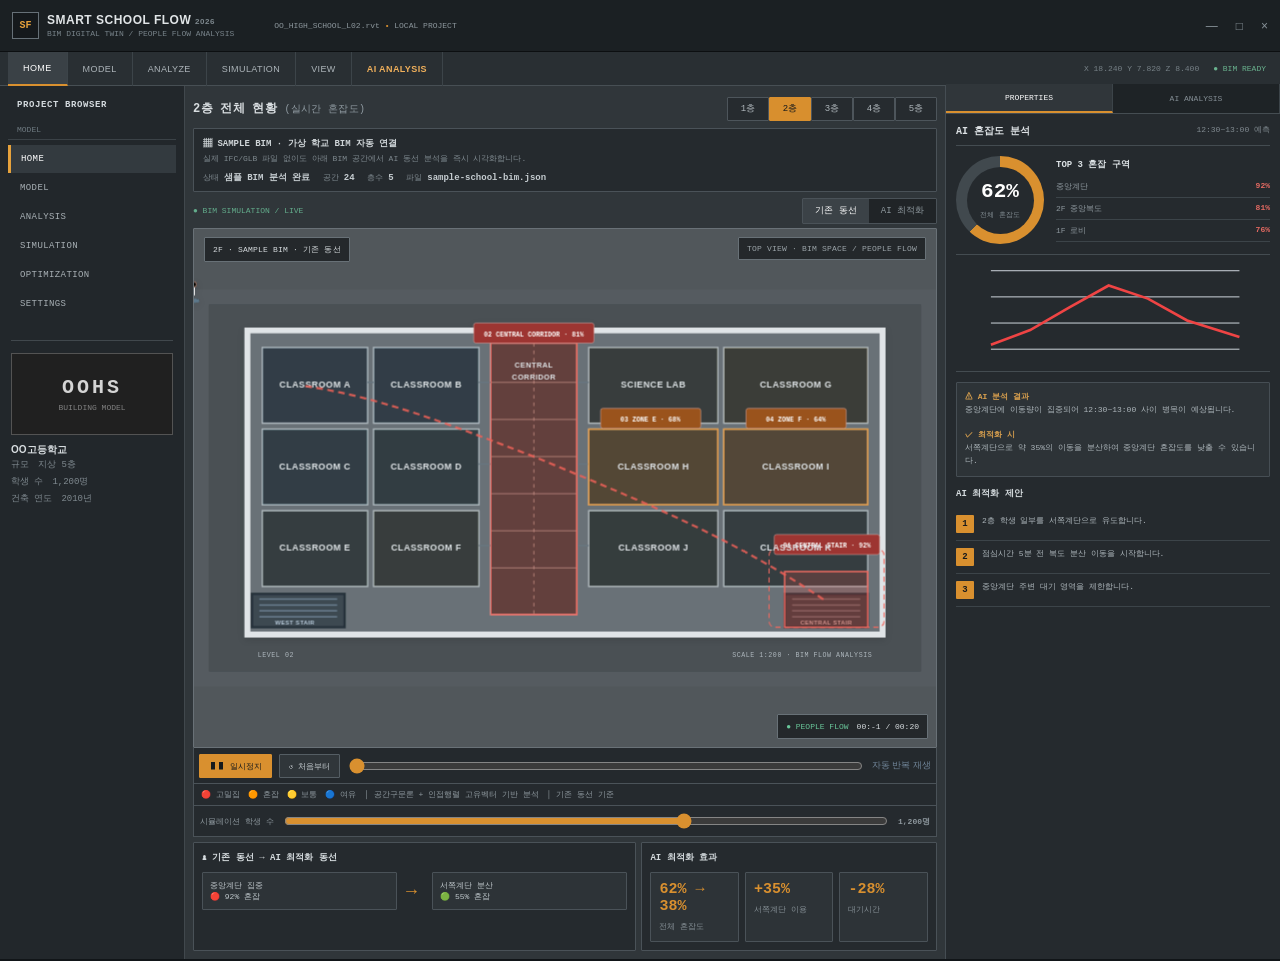
==== commit f370203b: "Fix BIM AI simulation initialization so controls and AI analysis are interactive" ====
--- a/school-flow/index.html
+++ b/school-flow/index.html
@@ -325,7 +325,7 @@
 <script>
 (function(){
 "use strict";
-let ai=false, playing=true, t=0, last=performance.now(), currentFloor=2;
+let ai=false, playing=true, t=0, last=performance.now(), currentFloor=2, moving=[];
 const $=id=>document.getElementById(id);
 const oldBtn=$("old"), aiBtn=$("ai"), pathOld=$("pathOld"), pathAi=$("pathAi");
 const floorTitle=$("floorTitle"), badge=$("badge"), gauge=$("gauge"), stair=$("stair");
